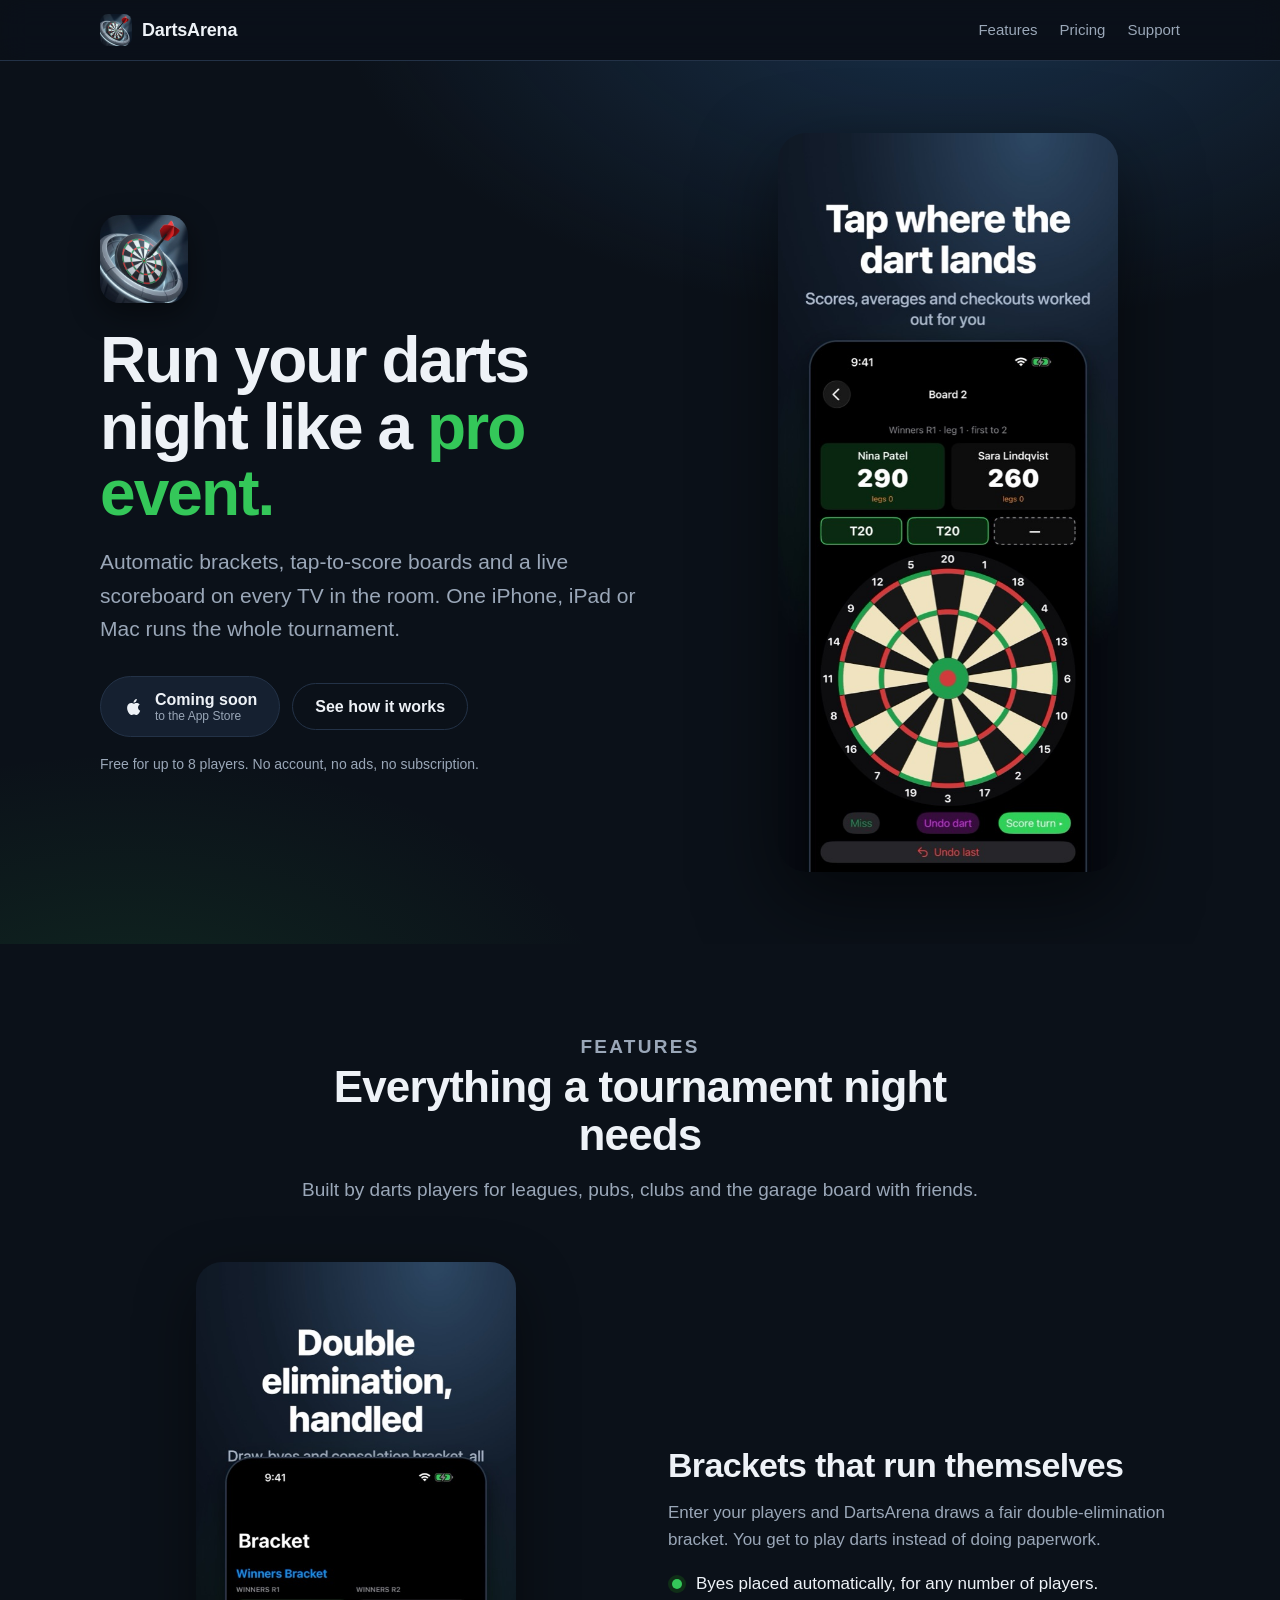
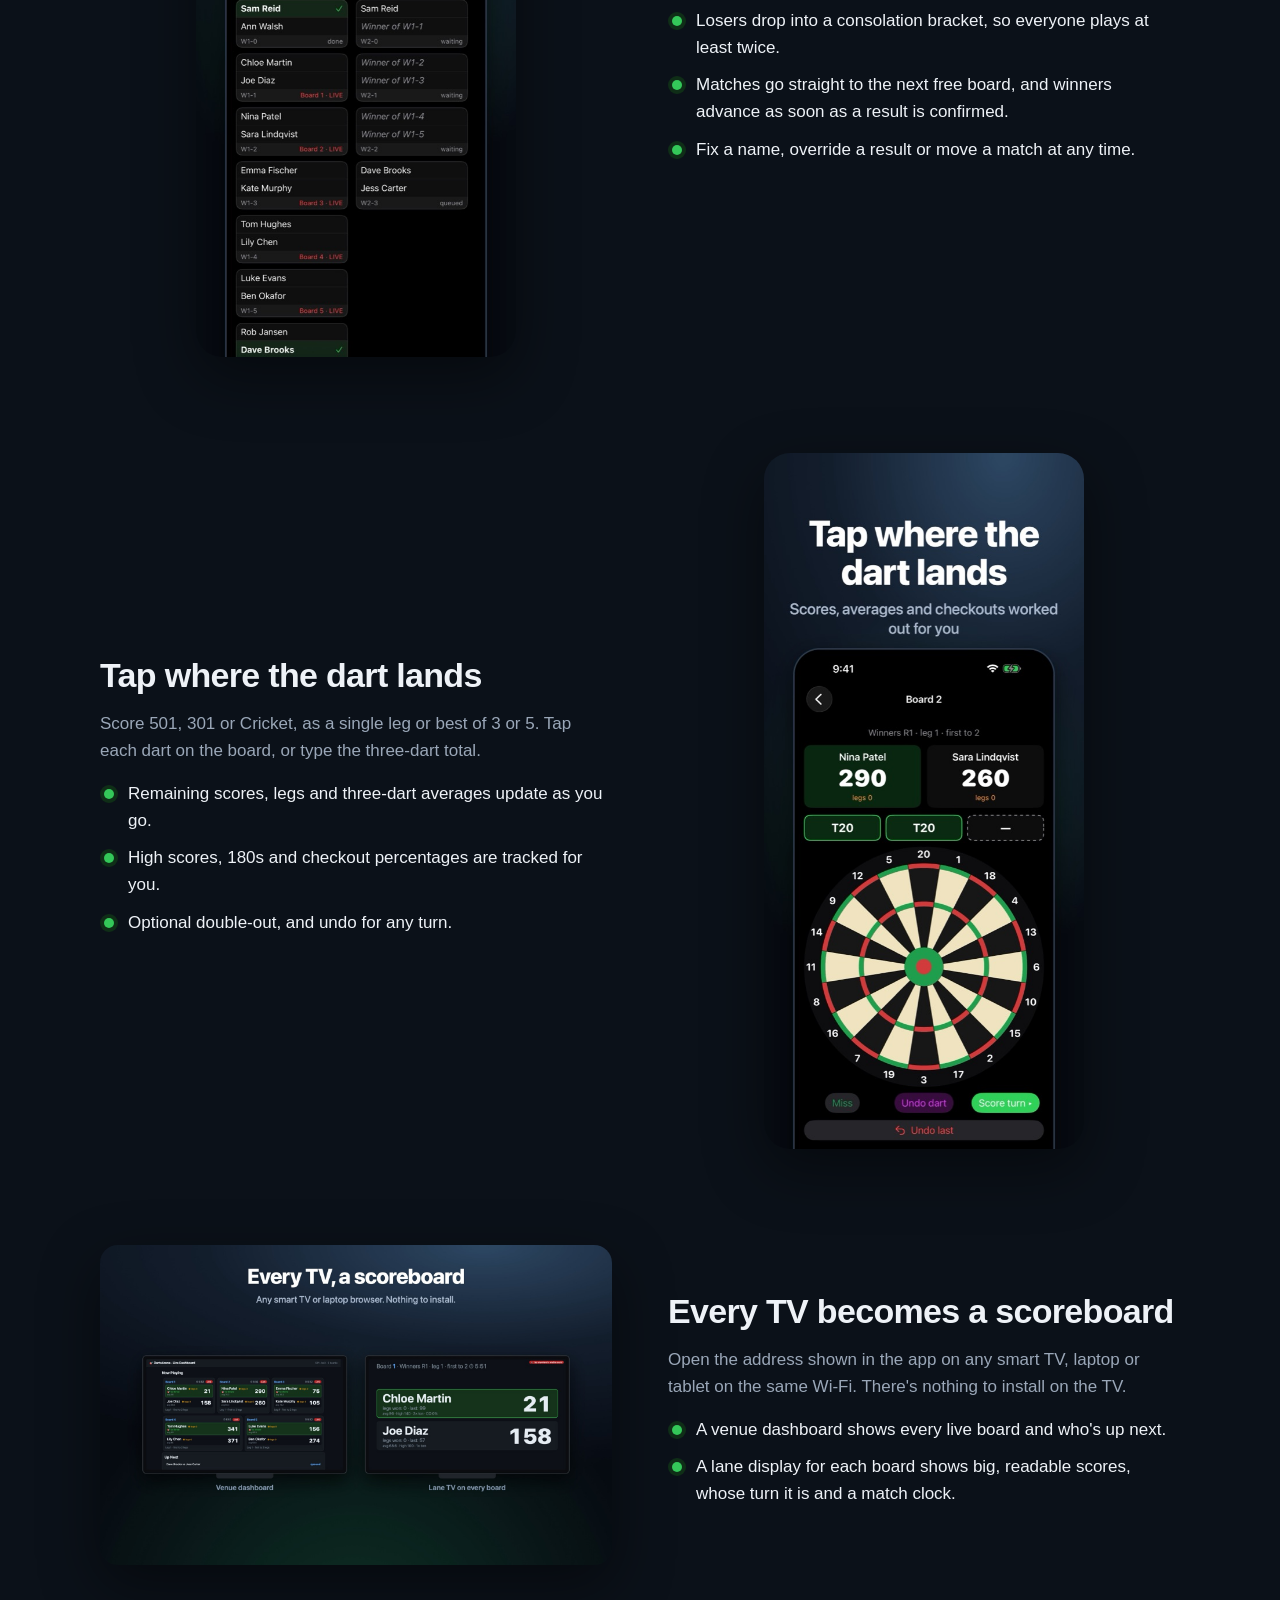
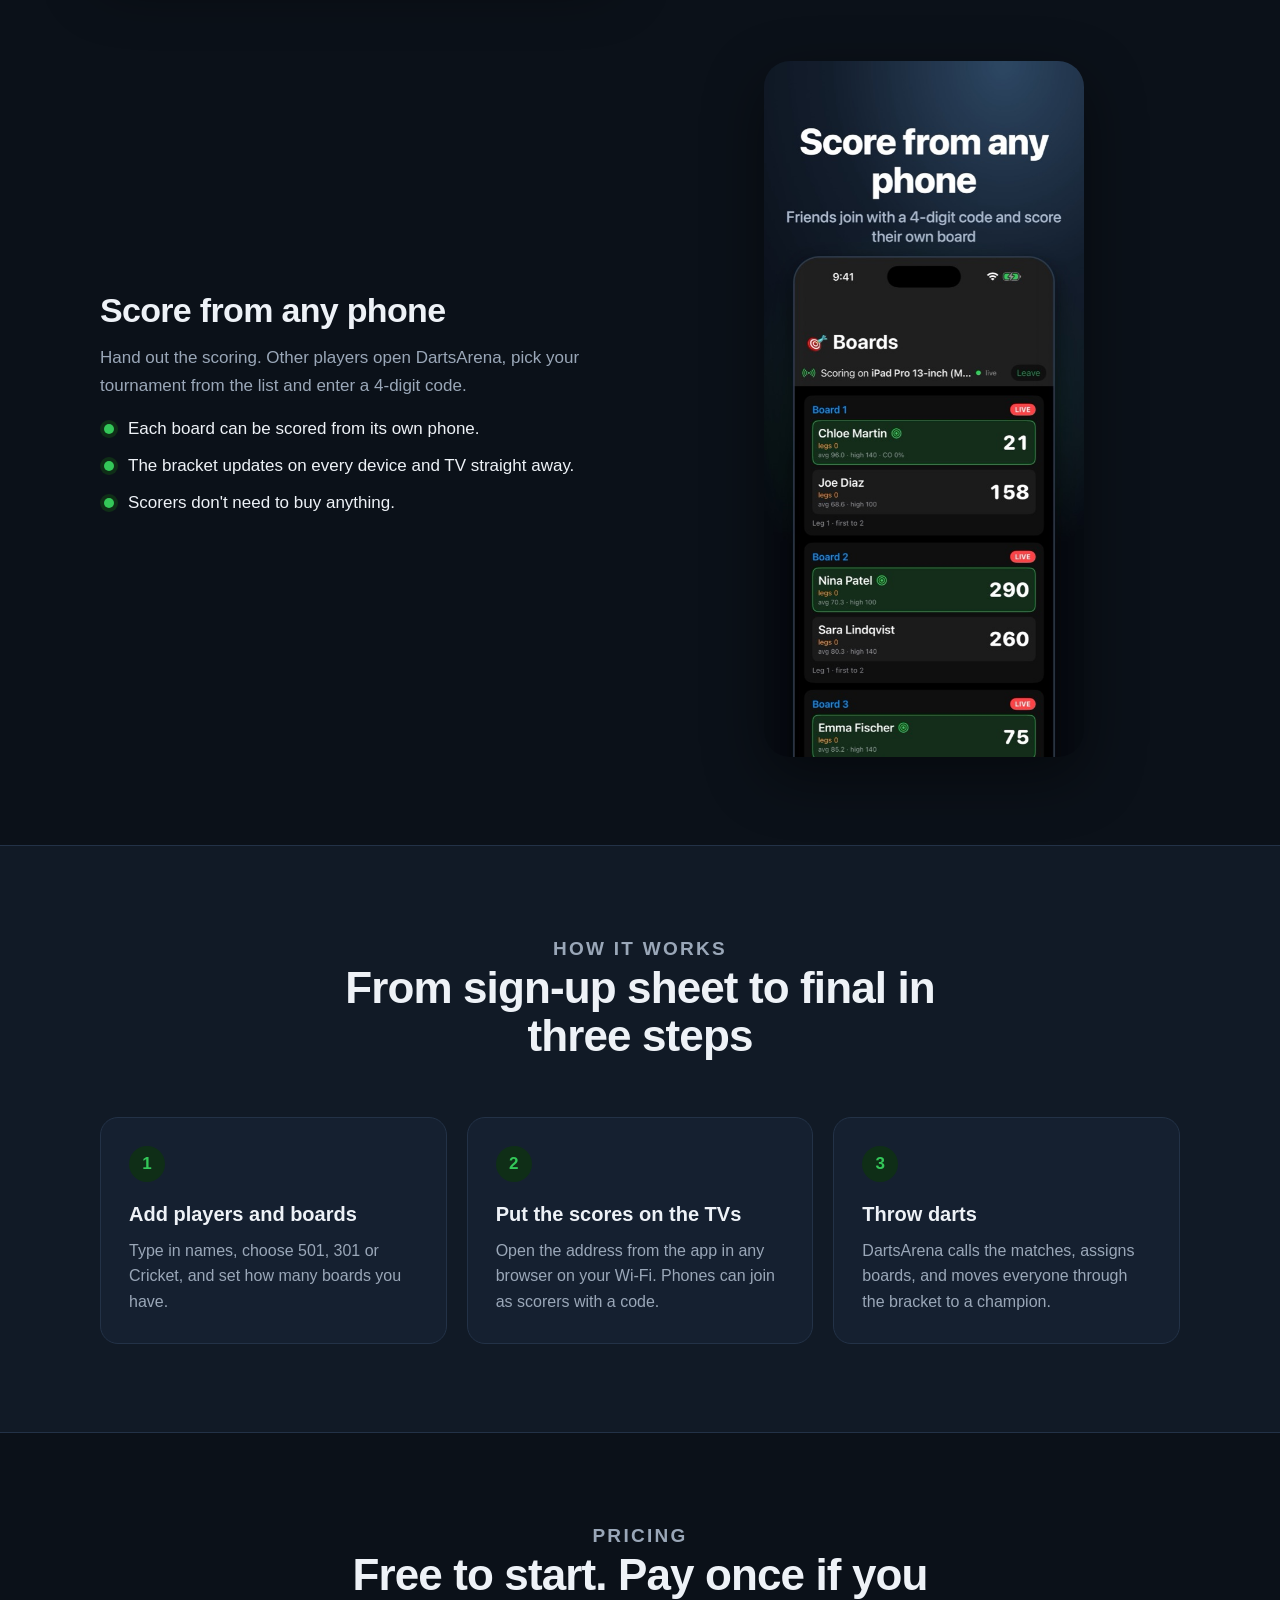
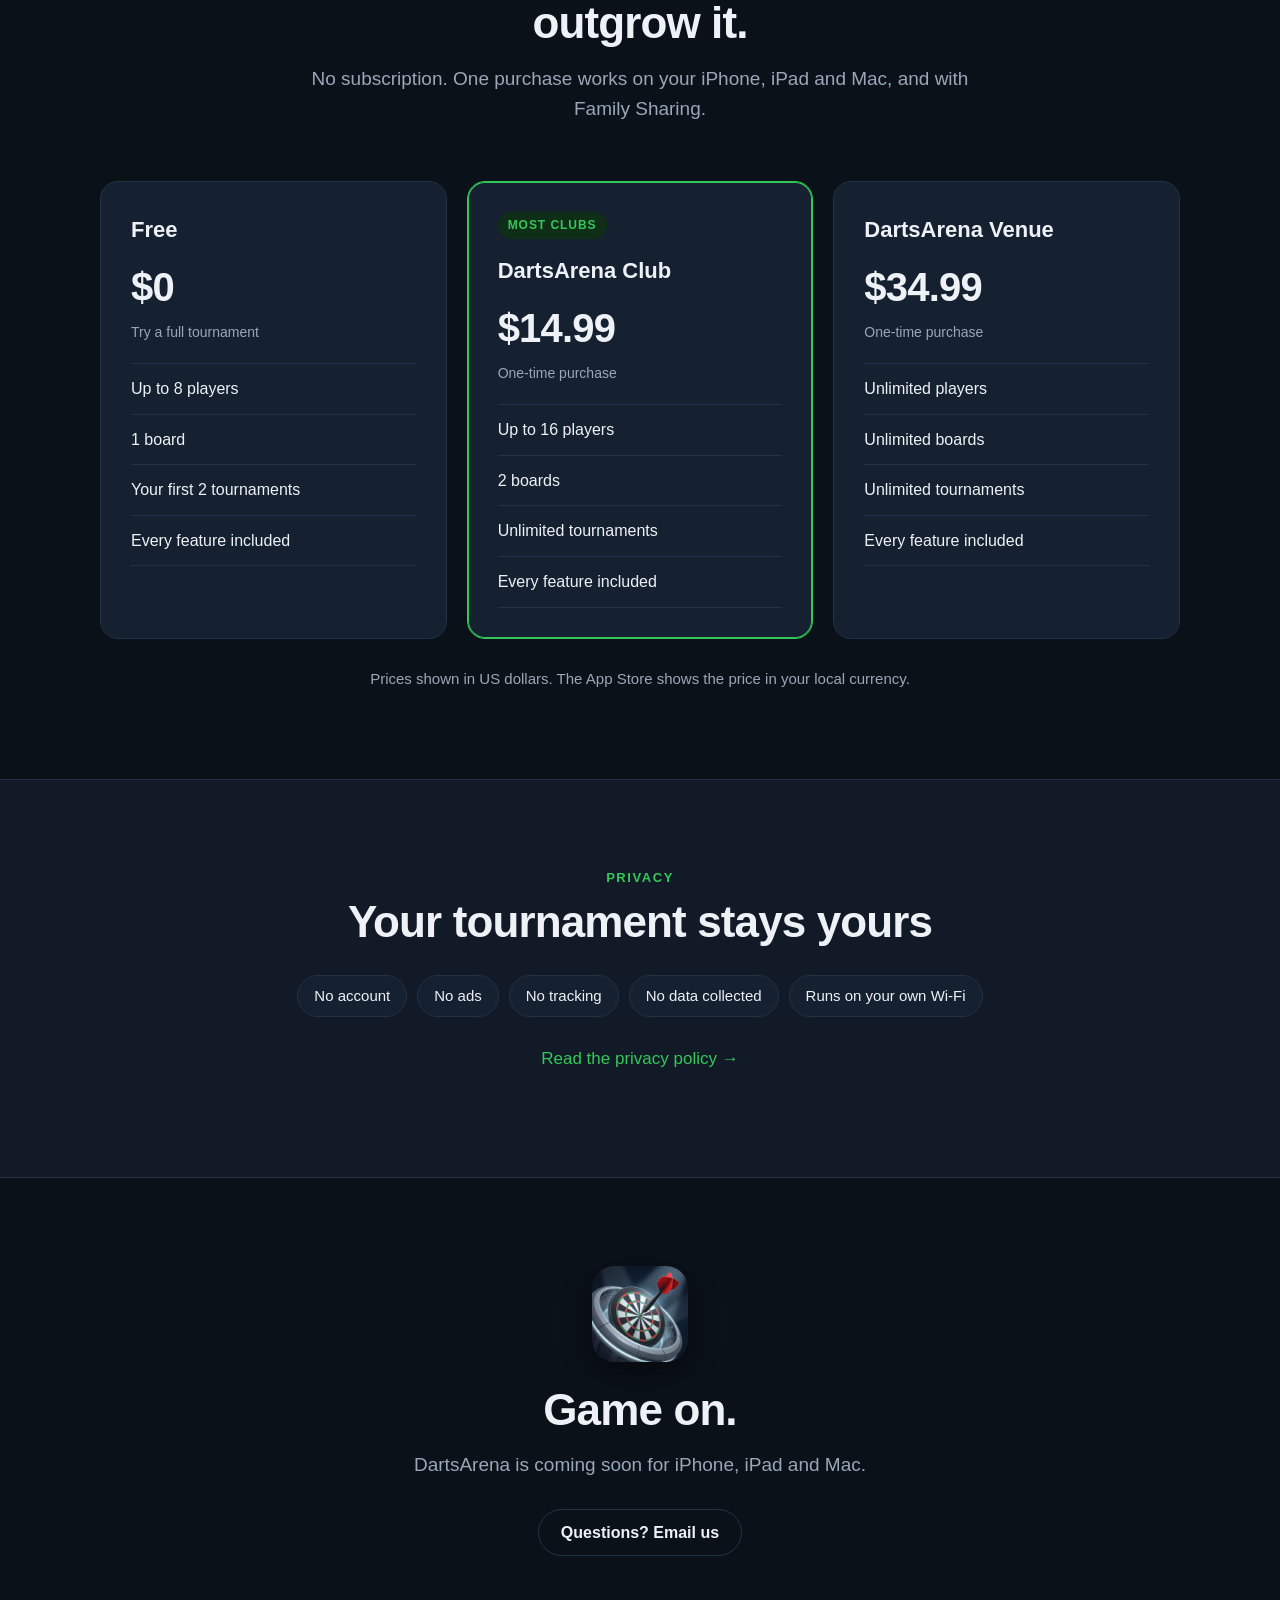
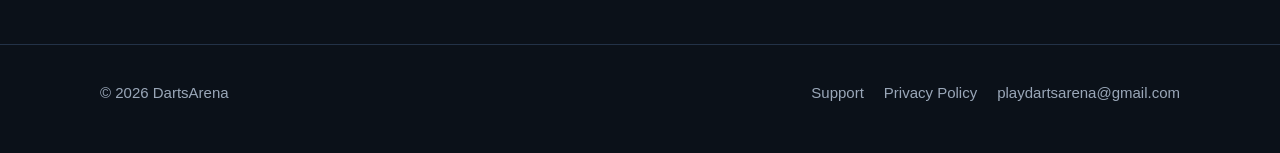
==== index.html @ 9f9f5bff "playdartsarena.com: home, support, privacy pages Co-Authored-By: Claude Opus 5.5 <noreply@anthropic." ====
<!DOCTYPE html>
<html lang="en">
<head>
<meta charset="utf-8">
<meta name="viewport" content="width=device-width, initial-scale=1">
<title>DartsArena: Darts Tournaments for iPhone, iPad & Mac</title>
<meta name="description" content="Run your darts night like a pro event: automatic double-elimination brackets, tap-to-score boards and live scoreboards on any TV. Free for up to 8 players.">
<link rel="canonical" href="https://playdartsarena.com/">
<meta property="og:type" content="website">
<meta property="og:title" content="DartsArena: Darts Tournaments">
<meta property="og:description" content="Brackets, scoring and live TV scoreboards for your darts night. iPhone, iPad and Mac.">
<meta property="og:url" content="https://playdartsarena.com/">
<meta property="og:image" content="https://playdartsarena.com/assets/og-image.jpg">
<meta name="twitter:card" content="summary_large_image">
<meta name="theme-color" content="#0b1119">
<link rel="icon" type="image/png" href="/assets/favicon.png">
<link rel="apple-touch-icon" href="/assets/apple-touch-icon.png">
<link rel="stylesheet" href="/assets/site.css">
</head>
<body>

<header class="site-header">
  <div class="wrap">
    <a class="brand" href="/"><img src="/assets/favicon.png" alt="">DartsArena</a>
    <nav class="site-nav">
      <a class="opt" href="#features">Features</a>
      <a class="opt" href="#pricing">Pricing</a>
      <a href="/support/">Support</a>
    </nav>
  </div>
</header>

<main>
  <section class="hero" style="padding:0">
    <div class="wrap">
      <div>
        <img class="hero-icon" src="/assets/icon-512.jpg" alt="DartsArena app icon" width="88" height="88">
        <h1>Run your darts night like a <span>pro event.</span></h1>
        <p class="lede">Automatic brackets, tap-to-score boards and a live scoreboard on every TV in the room. One iPhone, iPad or Mac runs the whole tournament.</p>
        <div class="ctas">
          <!-- LAUNCH: replace this span with
               <a class="btn btn-primary" href="https://apps.apple.com/app/idXXXXXXXXXX">…Download on the App Store</a> -->
          <span class="btn btn-soon" aria-label="Coming soon to the App Store">
            <svg viewBox="0 0 24 24" fill="currentColor" aria-hidden="true"><path d="M16.37 12.6c-.02-2.2 1.8-3.26 1.88-3.31-1.03-1.5-2.62-1.7-3.18-1.73-1.35-.14-2.65.8-3.33.8-.7 0-1.75-.78-2.88-.76-1.48.02-2.85.86-3.61 2.19-1.54 2.67-.39 6.62 1.1 8.79.74 1.06 1.61 2.25 2.75 2.2 1.11-.04 1.52-.71 2.86-.71 1.33 0 1.71.71 2.87.69 1.19-.02 1.94-1.07 2.66-2.14.85-1.23 1.19-2.43 1.21-2.49-.03-.01-2.31-.89-2.33-3.53zM14.18 6.13c.6-.74 1.01-1.75.9-2.77-.87.04-1.94.59-2.56 1.32-.55.64-1.05 1.69-.92 2.68.98.08 1.97-.49 2.58-1.23z"/></svg>
            <span>Coming soon<small>to the App Store</small></span>
          </span>
          <a class="btn btn-ghost" href="#features">See how it works</a>
        </div>
        <p class="note">Free for up to 8 players. No account, no ads, no subscription.</p>
      </div>
      <img class="hero-shot" src="/assets/shots/iphone-02-scorer.jpg" alt="DartsArena scoring screen with a tappable dartboard" width="552" height="1200">
    </div>
  </section>

  <section id="features">
    <div class="wrap">
      <div class="section-head">
        <p class="eyebrow">Features</p>
        <h2>Everything a tournament night needs</h2>
        <p>Built by darts players for leagues, pubs, clubs and the garage board with friends.</p>
      </div>

      <div class="feature">
        <div class="feature-media phone"><img src="/assets/shots/iphone-03-bracket.jpg" alt="Double-elimination bracket view" loading="lazy" width="552" height="1200"></div>
        <div>
          <h3>Brackets that run themselves</h3>
          <p>Enter your players and DartsArena draws a fair double-elimination bracket. You get to play darts instead of doing paperwork.</p>
          <ul>
            <li>Byes placed automatically, for any number of players.</li>
            <li>Losers drop into a consolation bracket, so everyone plays at least twice.</li>
            <li>Matches go straight to the next free board, and winners advance as soon as a result is confirmed.</li>
            <li>Fix a name, override a result or move a match at any time.</li>
          </ul>
        </div>
      </div>

      <div class="feature flip">
        <div class="feature-media phone"><img src="/assets/shots/iphone-02-scorer.jpg" alt="Tap-to-score dartboard" loading="lazy" width="552" height="1200"></div>
        <div>
          <h3>Tap where the dart lands</h3>
          <p>Score 501, 301 or Cricket, as a single leg or best of 3 or 5. Tap each dart on the board, or type the three-dart total.</p>
          <ul>
            <li>Remaining scores, legs and three-dart averages update as you go.</li>
            <li>High scores, 180s and checkout percentages are tracked for you.</li>
            <li>Optional double-out, and undo for any turn.</li>
          </ul>
        </div>
      </div>

      <div class="feature">
        <div class="feature-media"><img src="/assets/shots/mac-04-tv.jpg" alt="Venue dashboard and lane TV scoreboards" loading="lazy" width="1600" height="1000"></div>
        <div>
          <h3>Every TV becomes a scoreboard</h3>
          <p>Open the address shown in the app on any smart TV, laptop or tablet on the same Wi-Fi. There's nothing to install on the TV.</p>
          <ul>
            <li>A venue dashboard shows every live board and who's up next.</li>
            <li>A lane display for each board shows big, readable scores, whose turn it is and a match clock.</li>
          </ul>
        </div>
      </div>

      <div class="feature flip">
        <div class="feature-media phone"><img src="/assets/shots/iphone-05-remote.jpg" alt="Joining a tournament as a scorer from another phone" loading="lazy" width="552" height="1200"></div>
        <div>
          <h3>Score from any phone</h3>
          <p>Hand out the scoring. Other players open DartsArena, pick your tournament from the list and enter a 4-digit code.</p>
          <ul>
            <li>Each board can be scored from its own phone.</li>
            <li>The bracket updates on every device and TV straight away.</li>
            <li>Scorers don't need to buy anything.</li>
          </ul>
        </div>
      </div>
    </div>
  </section>

  <section class="alt">
    <div class="wrap">
      <div class="section-head">
        <p class="eyebrow">How it works</p>
        <h2>From sign-up sheet to final in three steps</h2>
      </div>
      <div class="steps">
        <div class="step"><h3>Add players and boards</h3><p>Type in names, choose 501, 301 or Cricket, and set how many boards you have.</p></div>
        <div class="step"><h3>Put the scores on the TVs</h3><p>Open the address from the app in any browser on your Wi-Fi. Phones can join as scorers with a code.</p></div>
        <div class="step"><h3>Throw darts</h3><p>DartsArena calls the matches, assigns boards, and moves everyone through the bracket to a champion.</p></div>
      </div>
    </div>
  </section>

  <section id="pricing">
    <div class="wrap">
      <div class="section-head">
        <p class="eyebrow">Pricing</p>
        <h2>Free to start. Pay once if you outgrow it.</h2>
        <p>No subscription. One purchase works on your iPhone, iPad and Mac, and with Family Sharing.</p>
      </div>
      <div class="plans">
        <div class="plan">
          <h3>Free</h3>
          <p class="price">$0</p>
          <p class="per">Try a full tournament</p>
          <ul>
            <li>Up to 8 players</li>
            <li>1 board</li>
            <li>Your first 2 tournaments</li>
            <li>Every feature included</li>
          </ul>
        </div>
        <div class="plan featured">
          <span class="tag">Most clubs</span>
          <h3>DartsArena Club</h3>
          <p class="price">$14.99</p>
          <p class="per">One-time purchase</p>
          <ul>
            <li>Up to 16 players</li>
            <li>2 boards</li>
            <li>Unlimited tournaments</li>
            <li>Every feature included</li>
          </ul>
        </div>
        <div class="plan">
          <h3>DartsArena Venue</h3>
          <p class="price">$34.99</p>
          <p class="per">One-time purchase</p>
          <ul>
            <li>Unlimited players</li>
            <li>Unlimited boards</li>
            <li>Unlimited tournaments</li>
            <li>Every feature included</li>
          </ul>
        </div>
      </div>
      <p class="plans-note">Prices shown in US dollars. The App Store shows the price in your local currency.</p>
    </div>
  </section>

  <section class="alt privacy-band">
    <div class="wrap">
      <p class="eyebrow">Privacy</p>
      <h2>Your tournament stays yours</h2>
      <div class="pills">
        <span class="pill">No account</span>
        <span class="pill">No ads</span>
        <span class="pill">No tracking</span>
        <span class="pill">No data collected</span>
        <span class="pill">Runs on your own Wi-Fi</span>
      </div>
      <p><a href="/privacy/">Read the privacy policy →</a></p>
    </div>
  </section>

  <section class="cta">
    <div class="wrap">
      <img src="/assets/icon-512.jpg" alt="" width="96" height="96">
      <h2>Game on.</h2>
      <p>DartsArena is coming soon for iPhone, iPad and Mac.</p>
      <a class="btn btn-ghost" href="mailto:playdartsarena@gmail.com">Questions? Email us</a>
    </div>
  </section>
</main>

<footer class="site-footer">
  <div class="wrap">
    <span>© 2026 DartsArena</span>
    <nav>
      <a href="/support/">Support</a>
      <a href="/privacy/">Privacy Policy</a>
      <a href="mailto:playdartsarena@gmail.com">playdartsarena@gmail.com</a>
    </nav>
  </div>
</footer>

</body>
</html>
---- assets/site.css ----
:root {
  color-scheme: dark;
  --bg: #0b1119;
  --bg-2: #111a26;
  --card: #152030;
  --rule: #233247;
  --fg: #eef2f7;
  --muted: #9aa7b8;
  --green: #34c759;
  --green-deep: #0f2e17;
  --red: #e5383b;
  --radius: 18px;
  --max: 1120px;
}

* { box-sizing: border-box; }
html { -webkit-text-size-adjust: 100%; scroll-behavior: smooth; }
body {
  margin: 0;
  background: var(--bg);
  color: var(--fg);
  font: 17px/1.6 -apple-system, BlinkMacSystemFont, "SF Pro Text", "Segoe UI", Roboto, Helvetica, Arial, sans-serif;
}
img { max-width: 100%; height: auto; display: block; }
a { color: var(--green); text-decoration: none; }
a:hover { text-decoration: underline; }

.wrap { max-width: var(--max); margin: 0 auto; padding: 0 20px; }

/* Header */
.site-header {
  position: sticky; top: 0; z-index: 10;
  background: rgba(11, 17, 25, 0.82);
  backdrop-filter: saturate(160%) blur(14px);
  -webkit-backdrop-filter: saturate(160%) blur(14px);
  border-bottom: 1px solid var(--rule);
}
.site-header .wrap { display: flex; align-items: center; justify-content: space-between; height: 60px; gap: 16px; }
.brand { display: flex; align-items: center; gap: 10px; color: var(--fg); font-weight: 700; font-size: 18px; letter-spacing: -0.01em; }
.brand:hover { text-decoration: none; }
.brand img { width: 32px; height: 32px; border-radius: 8px; }
.site-nav { display: flex; gap: 22px; font-size: 15px; }
.site-nav a { color: var(--muted); }
.site-nav a:hover, .site-nav a[aria-current="page"] { color: var(--fg); text-decoration: none; }
@media (max-width: 560px) { .site-nav .opt { display: none; } }

/* Buttons */
.btn {
  display: inline-flex; align-items: center; gap: 10px;
  padding: 13px 22px; border-radius: 999px;
  font-weight: 600; font-size: 16px; line-height: 1.2;
}
.btn:hover { text-decoration: none; }
.btn-primary { background: var(--green); color: #04130a; }
.btn-ghost { border: 1px solid var(--rule); color: var(--fg); }
.btn-soon { background: var(--card); color: var(--fg); border: 1px solid var(--rule); cursor: default; }
.btn-soon small { display: block; font-size: 12px; font-weight: 500; color: var(--muted); }
.btn svg { width: 22px; height: 22px; flex: none; }

/* Hero */
.hero {
  position: relative; overflow: hidden;
  background:
    radial-gradient(900px 500px at 75% -10%, rgba(52, 110, 170, 0.35), transparent 70%),
    radial-gradient(700px 400px at 10% 110%, rgba(52, 199, 89, 0.12), transparent 70%);
}
.hero .wrap { display: grid; grid-template-columns: 1.1fr 0.9fr; gap: 48px; align-items: center; padding-top: 72px; padding-bottom: 72px; }
.hero-icon { width: 88px; height: 88px; border-radius: 20px; box-shadow: 0 10px 30px rgba(0,0,0,.45); margin-bottom: 24px; }
.hero h1 { font-size: clamp(40px, 6vw, 64px); line-height: 1.04; letter-spacing: -0.03em; margin: 0 0 18px; }
.hero h1 span { color: var(--green); }
.hero .lede { font-size: clamp(18px, 2.2vw, 21px); color: var(--muted); margin: 0 0 30px; max-width: 34em; }
.hero .ctas { display: flex; flex-wrap: wrap; gap: 12px; align-items: center; }
.hero .note { color: var(--muted); font-size: 14px; margin-top: 16px; }
.hero-shot { justify-self: center; max-width: 340px; border-radius: 28px; box-shadow: 0 30px 80px rgba(0,0,0,.55); }
@media (max-width: 860px) {
  .hero .wrap { grid-template-columns: 1fr; padding-top: 48px; text-align: center; }
  .hero-icon { margin-left: auto; margin-right: auto; }
  .hero .lede { margin-left: auto; margin-right: auto; }
  .hero .ctas { justify-content: center; }
  .hero-shot { max-width: 280px; }
}

/* Sections */
section { padding: 88px 0; scroll-margin-top: 60px; }
section.alt { background: var(--bg-2); border-top: 1px solid var(--rule); border-bottom: 1px solid var(--rule); }
.eyebrow { color: var(--green); font-weight: 700; font-size: 13px; letter-spacing: .12em; text-transform: uppercase; margin: 0 0 10px; }
h2 { font-size: clamp(30px, 4vw, 44px); line-height: 1.1; letter-spacing: -0.02em; margin: 0 0 16px; }
.section-head { max-width: 680px; margin: 0 auto 56px; text-align: center; }
.section-head p { color: var(--muted); font-size: 19px; margin: 0; }

/* Feature rows */
.feature { display: grid; grid-template-columns: 1fr 1fr; gap: 56px; align-items: center; }
.feature + .feature { margin-top: 96px; }
.feature.flip .feature-media { order: 2; }
.feature h3 { font-size: clamp(26px, 3vw, 34px); line-height: 1.15; letter-spacing: -0.02em; margin: 0 0 14px; }
.feature p { color: var(--muted); margin: 0 0 16px; }
.feature ul { margin: 0; padding: 0; list-style: none; }
.feature li { position: relative; padding-left: 28px; margin: 10px 0; }
.feature li::before {
  content: ""; position: absolute; left: 4px; top: 9px;
  width: 10px; height: 10px; border-radius: 50%;
  background: var(--green); box-shadow: 0 0 0 4px var(--green-deep);
}
.feature-media img { border-radius: var(--radius); box-shadow: 0 20px 60px rgba(0,0,0,.45); }
.feature-media.phone img { max-width: 320px; margin: 0 auto; border-radius: 26px; }
@media (max-width: 860px) {
  .feature { grid-template-columns: 1fr; gap: 32px; }
  .feature.flip .feature-media { order: 0; }
  .feature + .feature { margin-top: 72px; }
  .feature-media.phone img { max-width: 260px; }
}

/* Steps */
.steps { display: grid; grid-template-columns: repeat(3, 1fr); gap: 20px; counter-reset: step; }
.step { background: var(--card); border: 1px solid var(--rule); border-radius: var(--radius); padding: 28px; }
.step::before {
  counter-increment: step; content: counter(step);
  display: grid; place-items: center; width: 36px; height: 36px; border-radius: 50%;
  background: var(--green-deep); color: var(--green); font-weight: 800; margin-bottom: 16px;
}
.step h3 { margin: 0 0 8px; font-size: 20px; }
.step p { margin: 0; color: var(--muted); font-size: 16px; }
@media (max-width: 860px) { .steps { grid-template-columns: 1fr; } }

/* Pricing */
.plans { display: grid; grid-template-columns: repeat(3, 1fr); gap: 20px; align-items: stretch; }
.plan { background: var(--card); border: 1px solid var(--rule); border-radius: var(--radius); padding: 30px; display: flex; flex-direction: column; }
.plan.featured { border-color: var(--green); box-shadow: 0 0 0 1px var(--green) inset; }
.plan .tag { align-self: flex-start; font-size: 12px; font-weight: 700; letter-spacing: .08em; text-transform: uppercase; color: var(--green); background: var(--green-deep); padding: 4px 10px; border-radius: 999px; margin-bottom: 14px; }
.plan h3 { margin: 0; font-size: 22px; }
.plan .price { font-size: 40px; font-weight: 800; letter-spacing: -0.02em; margin: 8px 0 2px; }
.plan .per { color: var(--muted); font-size: 14px; margin: 0 0 20px; }
.plan ul { list-style: none; margin: 0; padding: 0; border-top: 1px solid var(--rule); }
.plan li { padding: 12px 0; border-bottom: 1px solid var(--rule); font-size: 16px; }
.plans-note { text-align: center; color: var(--muted); font-size: 15px; margin: 28px auto 0; max-width: 640px; }
@media (max-width: 860px) { .plans { grid-template-columns: 1fr; max-width: 420px; margin: 0 auto; } }

/* Privacy band */
.privacy-band { text-align: center; }
.privacy-band .pills { display: flex; flex-wrap: wrap; gap: 10px; justify-content: center; margin: 28px 0; }
.privacy-band .pill { border: 1px solid var(--rule); background: var(--card); border-radius: 999px; padding: 8px 16px; font-size: 15px; }

/* CTA */
.cta { text-align: center; }
.cta img { width: 96px; height: 96px; border-radius: 22px; margin: 0 auto 24px; box-shadow: 0 10px 30px rgba(0,0,0,.45); }
.cta p { color: var(--muted); font-size: 19px; margin: 0 0 28px; }

/* Docs (support / privacy) */
.doc { max-width: 720px; margin: 0 auto; padding: 64px 20px 96px; }
.doc h1 { font-size: clamp(34px, 5vw, 46px); line-height: 1.1; letter-spacing: -0.02em; margin: 0 0 10px; }
.doc .updated, .doc .intro { color: var(--muted); margin: 0 0 36px; font-size: 18px; }
.doc h2 { font-size: 22px; letter-spacing: -0.01em; margin: 40px 0 10px; }
.doc li { margin: 8px 0; }
.doc .contact-card { background: var(--card); border: 1px solid var(--rule); border-radius: var(--radius); padding: 24px; margin: 0 0 40px; }
.doc .contact-card p { margin: 0 0 14px; }
.doc details { border-bottom: 1px solid var(--rule); padding: 16px 0; }
.doc details:first-of-type { border-top: 1px solid var(--rule); }
.doc summary { cursor: pointer; font-weight: 600; font-size: 18px; list-style: none; display: flex; justify-content: space-between; gap: 16px; }
.doc summary::-webkit-details-marker { display: none; }
.doc summary::after { content: "+"; color: var(--muted); font-weight: 400; font-size: 22px; line-height: 1; }
.doc details[open] summary::after { content: "–"; }
.doc details p, .doc details ul { color: var(--muted); margin: 12px 0 0; }

/* Footer */
.site-footer { border-top: 1px solid var(--rule); padding: 36px 0 48px; color: var(--muted); font-size: 15px; }
.site-footer .wrap { display: flex; flex-wrap: wrap; justify-content: space-between; gap: 16px; }
.site-footer nav { display: flex; flex-wrap: wrap; gap: 20px; }
.site-footer a { color: var(--muted); }
.site-footer a:hover { color: var(--fg); }
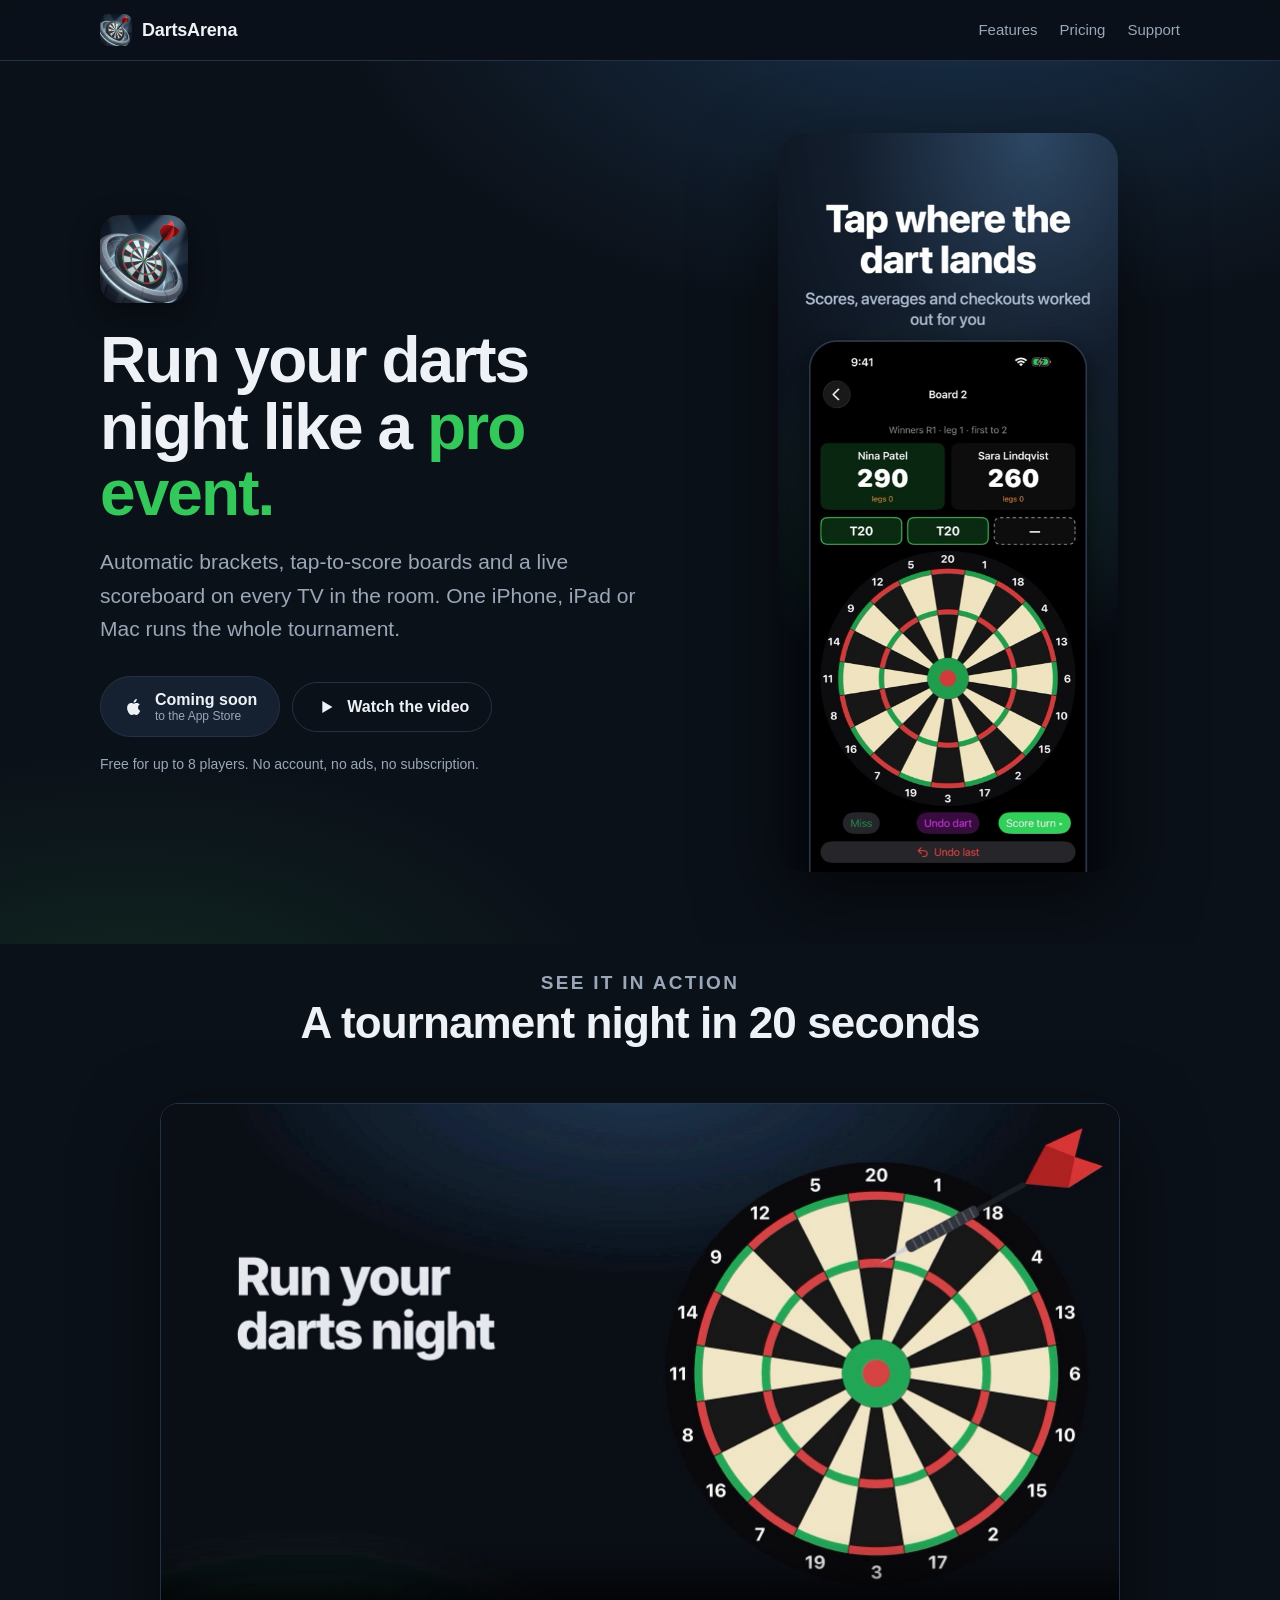
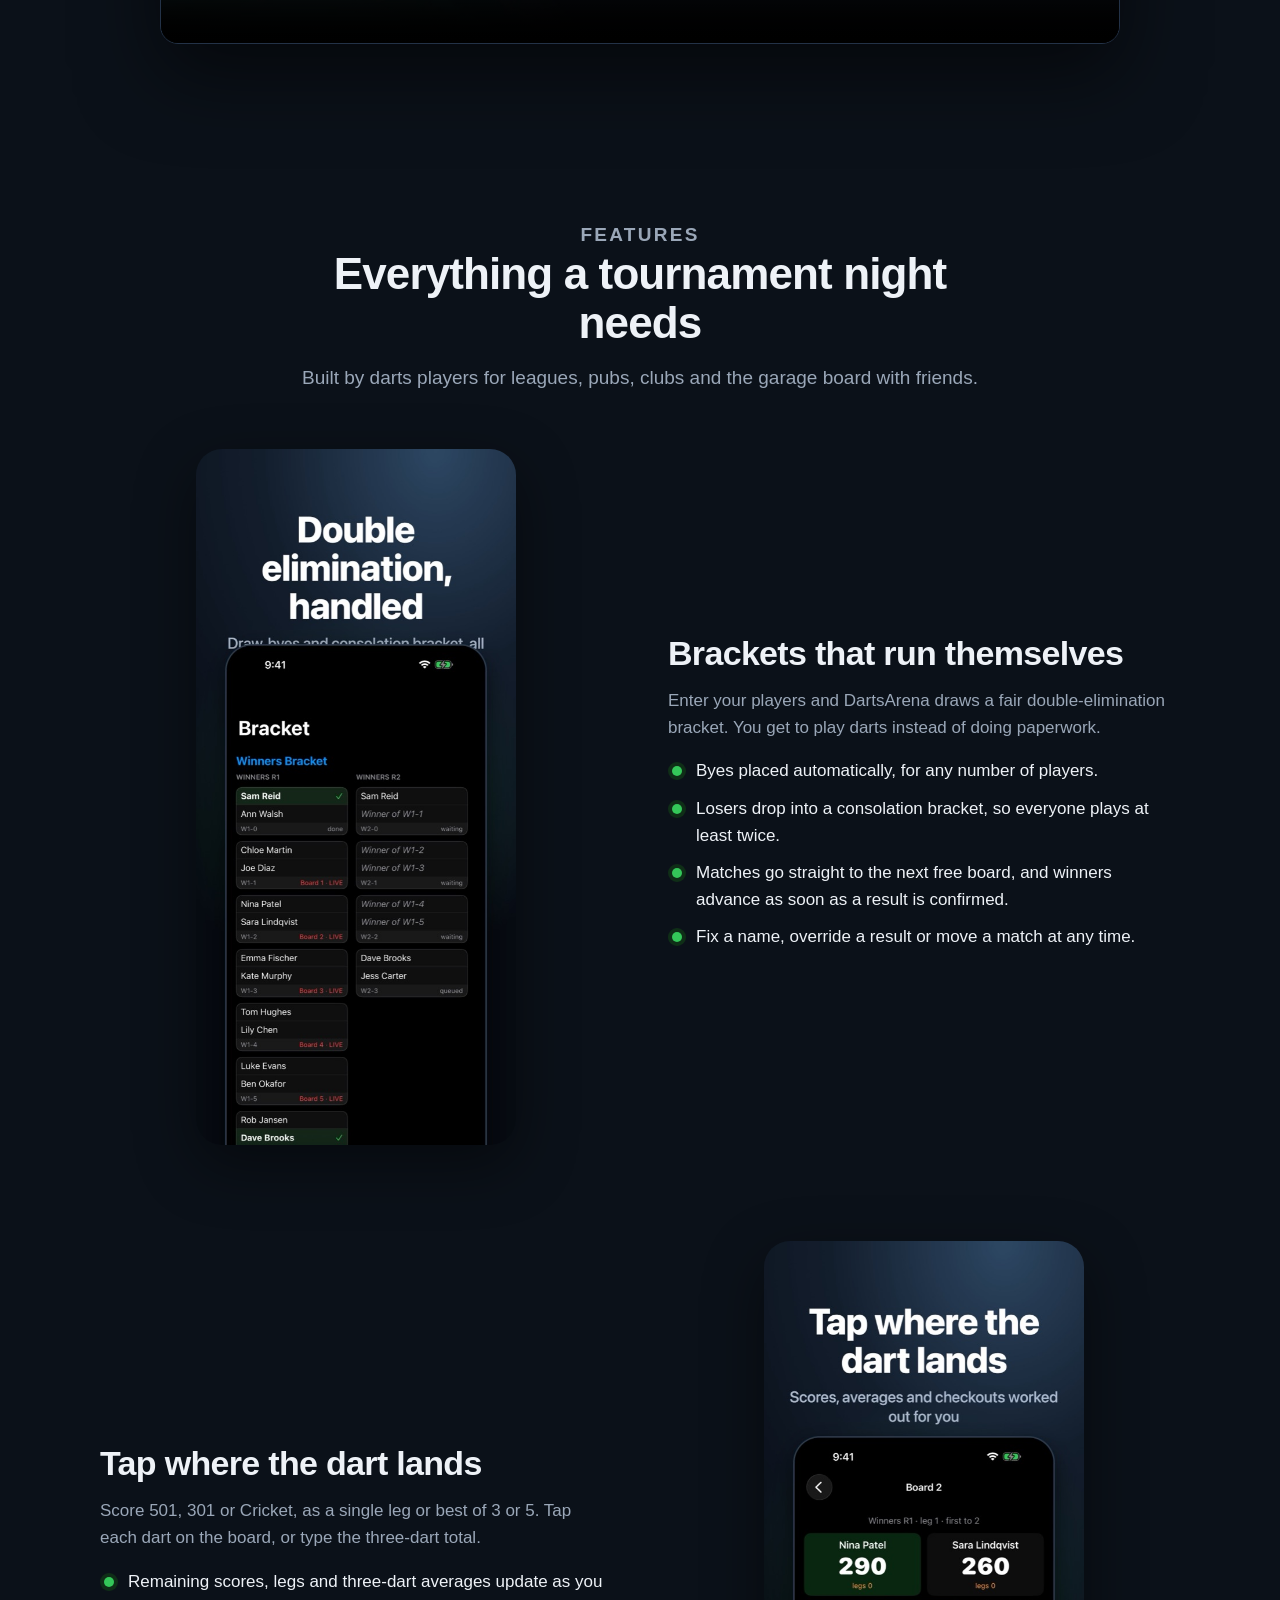
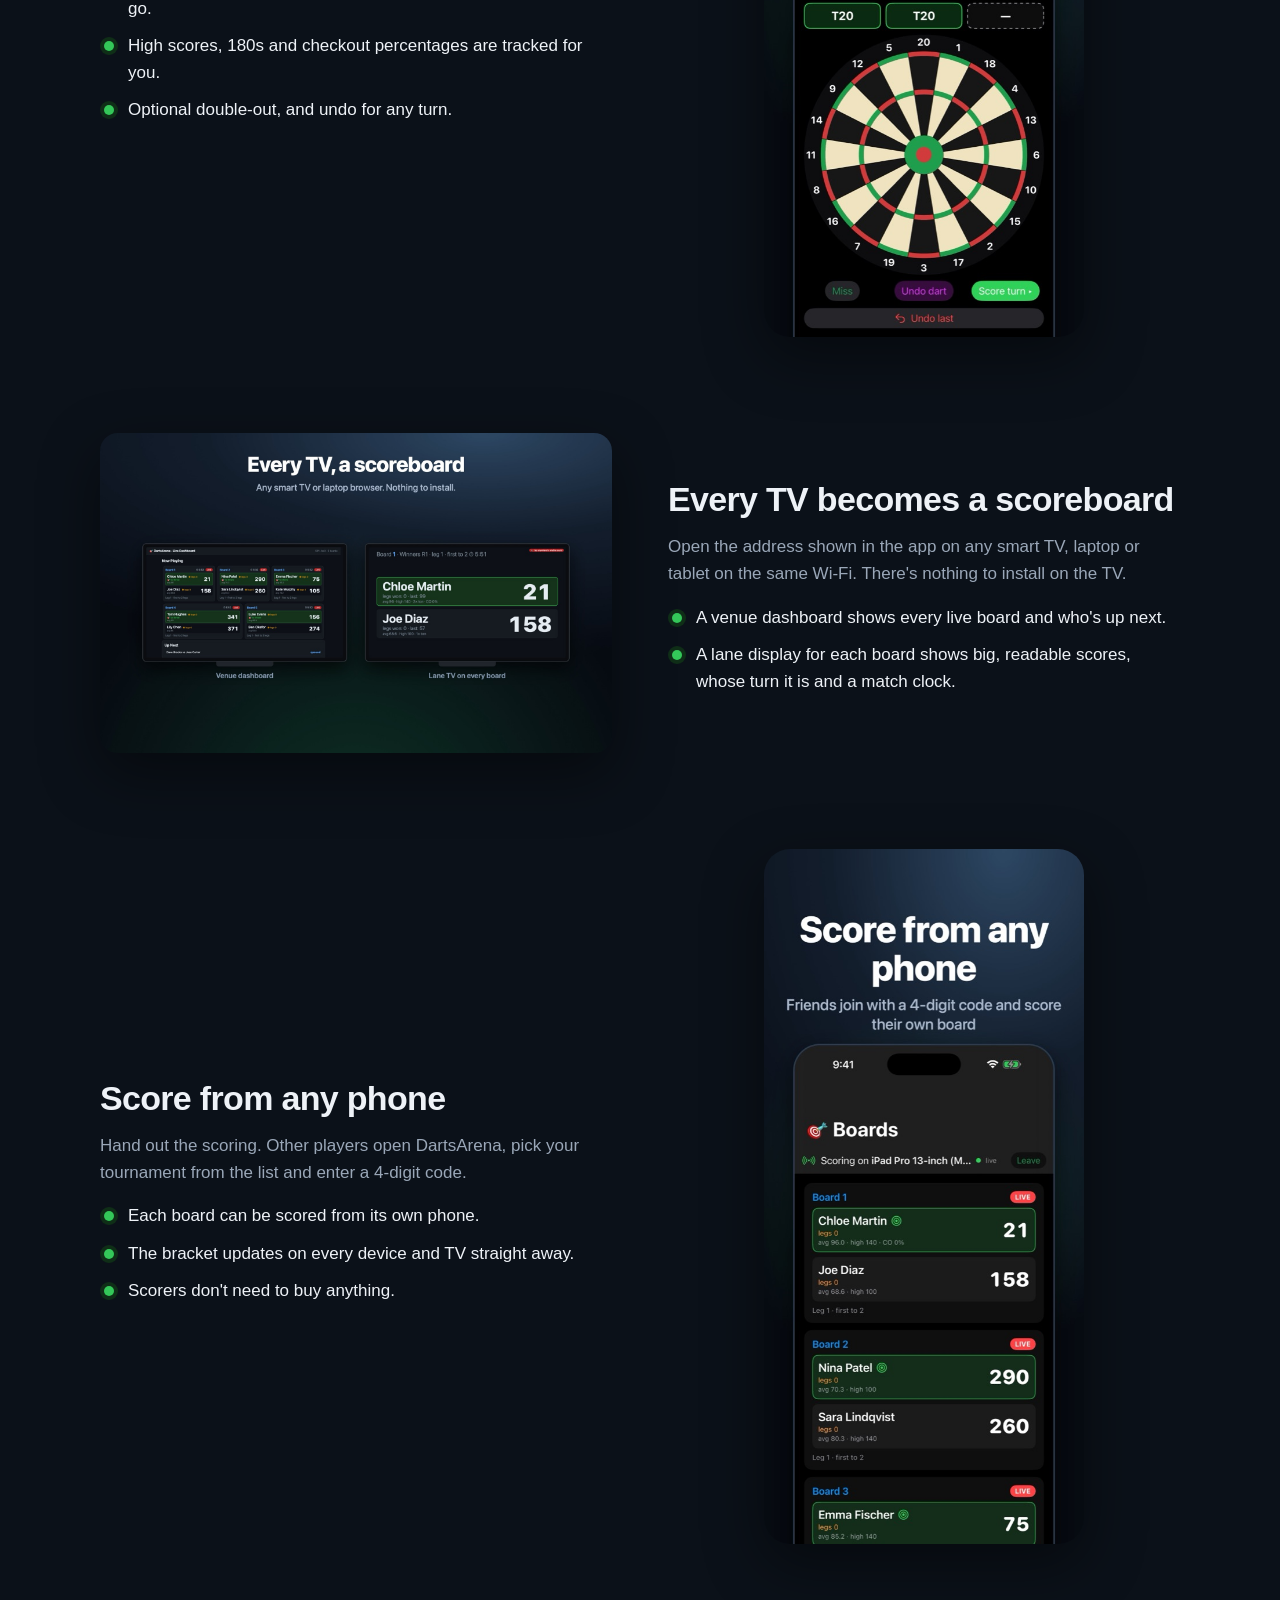
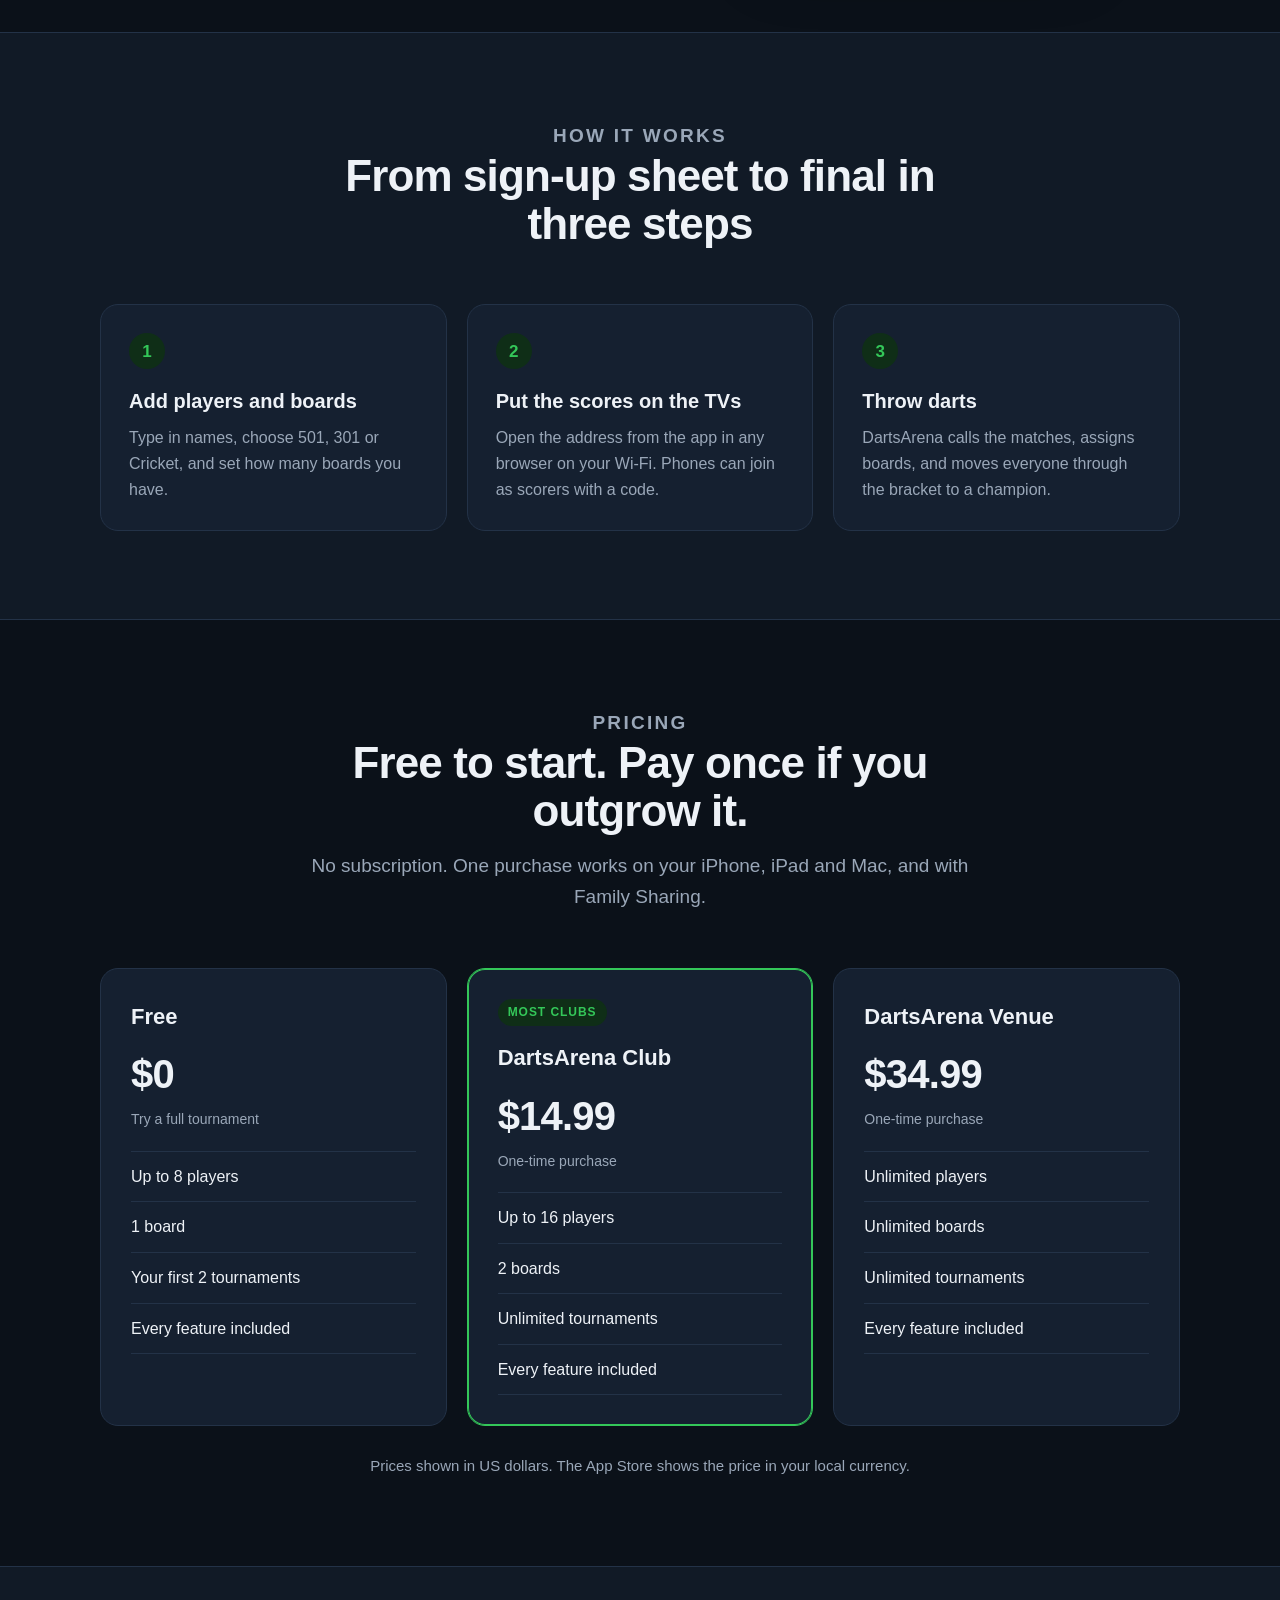
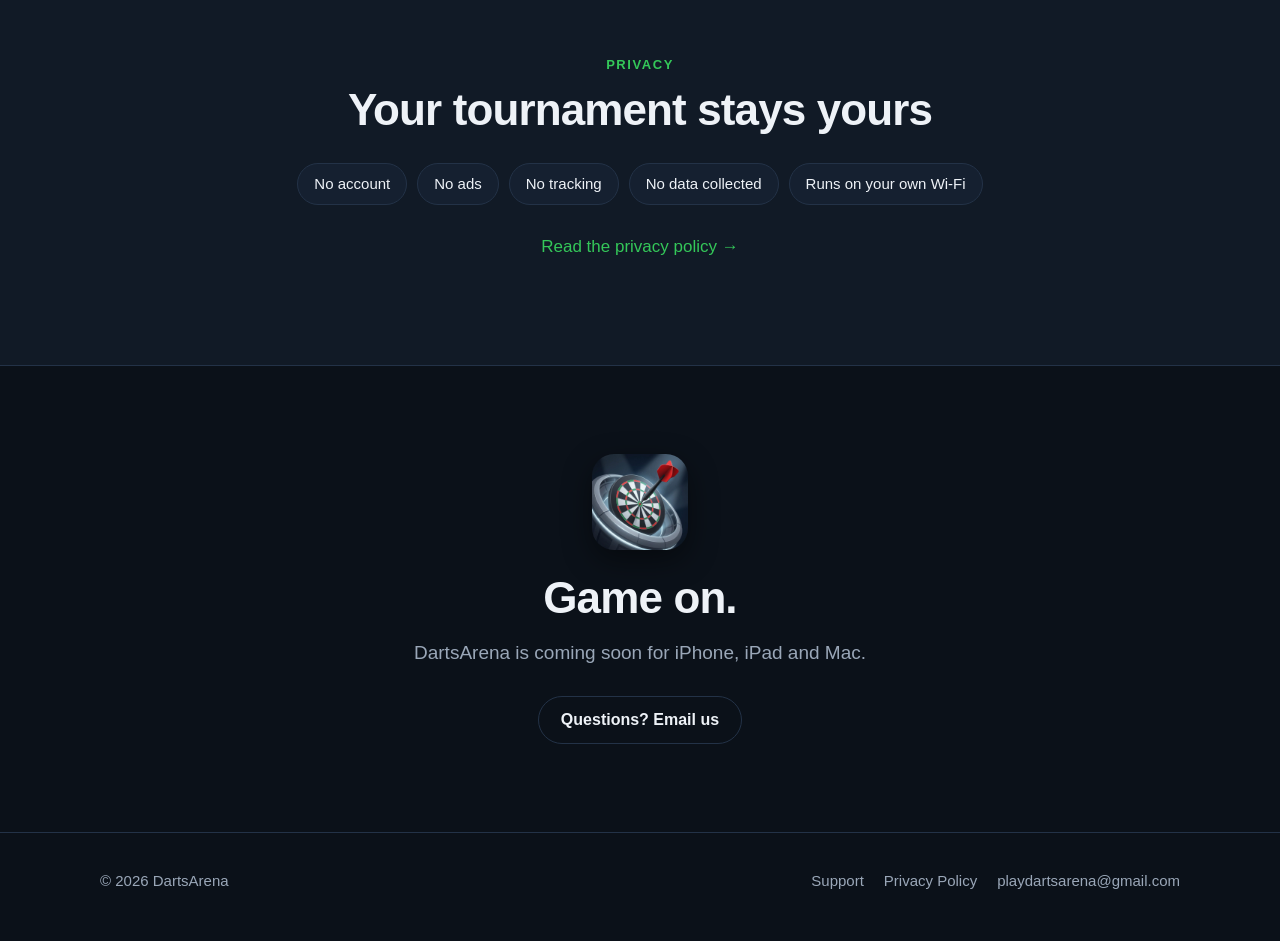
==== commit 55789bd6: "Add promo video section Co-Authored-By: Claude Opus 5.5 <noreply@anthropic.com>" ====
--- a/index.html
+++ b/index.html
@@ -44,11 +44,27 @@
             <svg viewBox="0 0 24 24" fill="currentColor" aria-hidden="true"><path d="M16.37 12.6c-.02-2.2 1.8-3.26 1.88-3.31-1.03-1.5-2.62-1.7-3.18-1.73-1.35-.14-2.65.8-3.33.8-.7 0-1.75-.78-2.88-.76-1.48.02-2.85.86-3.61 2.19-1.54 2.67-.39 6.62 1.1 8.79.74 1.06 1.61 2.25 2.75 2.2 1.11-.04 1.52-.71 2.86-.71 1.33 0 1.71.71 2.87.69 1.19-.02 1.94-1.07 2.66-2.14.85-1.23 1.19-2.43 1.21-2.49-.03-.01-2.31-.89-2.33-3.53zM14.18 6.13c.6-.74 1.01-1.75.9-2.77-.87.04-1.94.59-2.56 1.32-.55.64-1.05 1.69-.92 2.68.98.08 1.97-.49 2.58-1.23z"/></svg>
             <span>Coming soon<small>to the App Store</small></span>
           </span>
-          <a class="btn btn-ghost" href="#features">See how it works</a>
+          <a class="btn btn-ghost" href="#video"><svg viewBox="0 0 24 24" fill="currentColor" aria-hidden="true"><path d="M8 5.5v13l11-6.5z"/></svg>Watch the video</a>
         </div>
         <p class="note">Free for up to 8 players. No account, no ads, no subscription.</p>
       </div>
       <img class="hero-shot" src="/assets/shots/iphone-02-scorer.jpg" alt="DartsArena scoring screen with a tappable dartboard" width="552" height="1200">
+    </div>
+  </section>
+
+  <section id="video" class="video-section">
+    <div class="wrap">
+      <div class="section-head">
+        <p class="eyebrow">See it in action</p>
+        <h2>A tournament night in 20 seconds</h2>
+      </div>
+      <div class="video-frame">
+        <video id="promo" controls muted loop playsinline preload="none"
+               poster="/assets/video/dartsarena-promo-poster.jpg" width="1920" height="1080"
+               aria-label="DartsArena promo video: scoring, brackets and live TV scoreboards">
+          <source src="/assets/video/dartsarena-promo.mp4" type="video/mp4">
+        </video>
+      </div>
     </div>
   </section>
 
@@ -211,5 +227,23 @@
   </div>
 </footer>
 
+<script>
+  // Autoplay the promo (muted) while it's on screen; leave it to the viewer if they prefer reduced motion.
+  (function () {
+    var v = document.getElementById('promo');
+    if (!v || !('IntersectionObserver' in window)) return;
+    if (window.matchMedia('(prefers-reduced-motion: reduce)').matches) return;
+    var userPaused = false;
+    v.addEventListener('pause', function () { if (v.dataset.auto !== '1') userPaused = true; v.dataset.auto = ''; });
+    v.addEventListener('play', function () { userPaused = false; });
+    new IntersectionObserver(function (entries) {
+      entries.forEach(function (e) {
+        if (e.isIntersecting && !userPaused) { v.play().catch(function () {}); }
+        else if (!e.isIntersecting && !v.paused) { v.dataset.auto = '1'; v.pause(); }
+      });
+    }, { threshold: 0.5 }).observe(v);
+  })();
+</script>
+
 </body>
 </html>
--- a/assets/site.css
+++ b/assets/site.css
@@ -167,3 +167,13 @@
 .site-footer nav { display: flex; flex-wrap: wrap; gap: 20px; }
 .site-footer a { color: var(--muted); }
 .site-footer a:hover { color: var(--fg); }
+
+/* Promo video */
+.video-section { padding-top: 24px; }
+.video-frame {
+  max-width: 960px; margin: 0 auto;
+  border-radius: var(--radius); overflow: hidden;
+  border: 1px solid var(--rule); background: #000;
+  box-shadow: 0 30px 80px rgba(0,0,0,.55);
+}
+.video-frame video { display: block; width: 100%; height: auto; aspect-ratio: 16 / 9; }
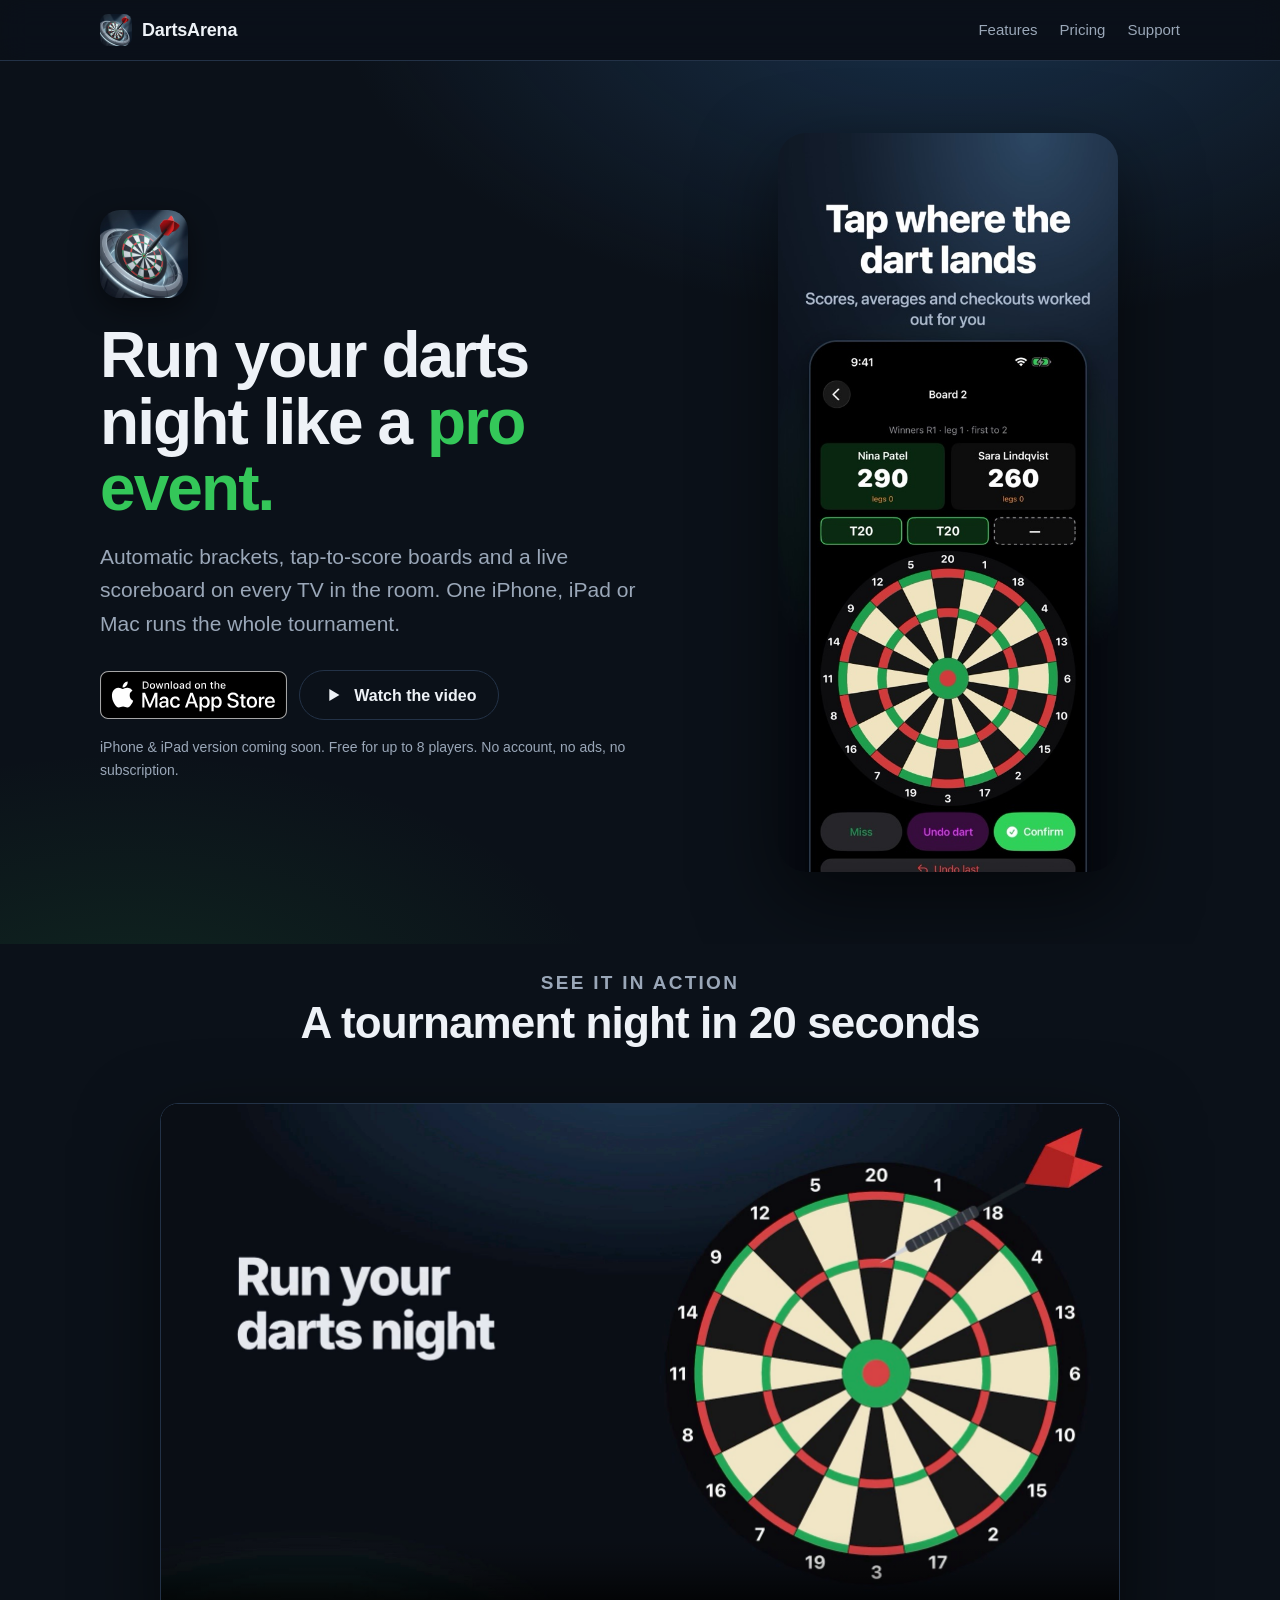
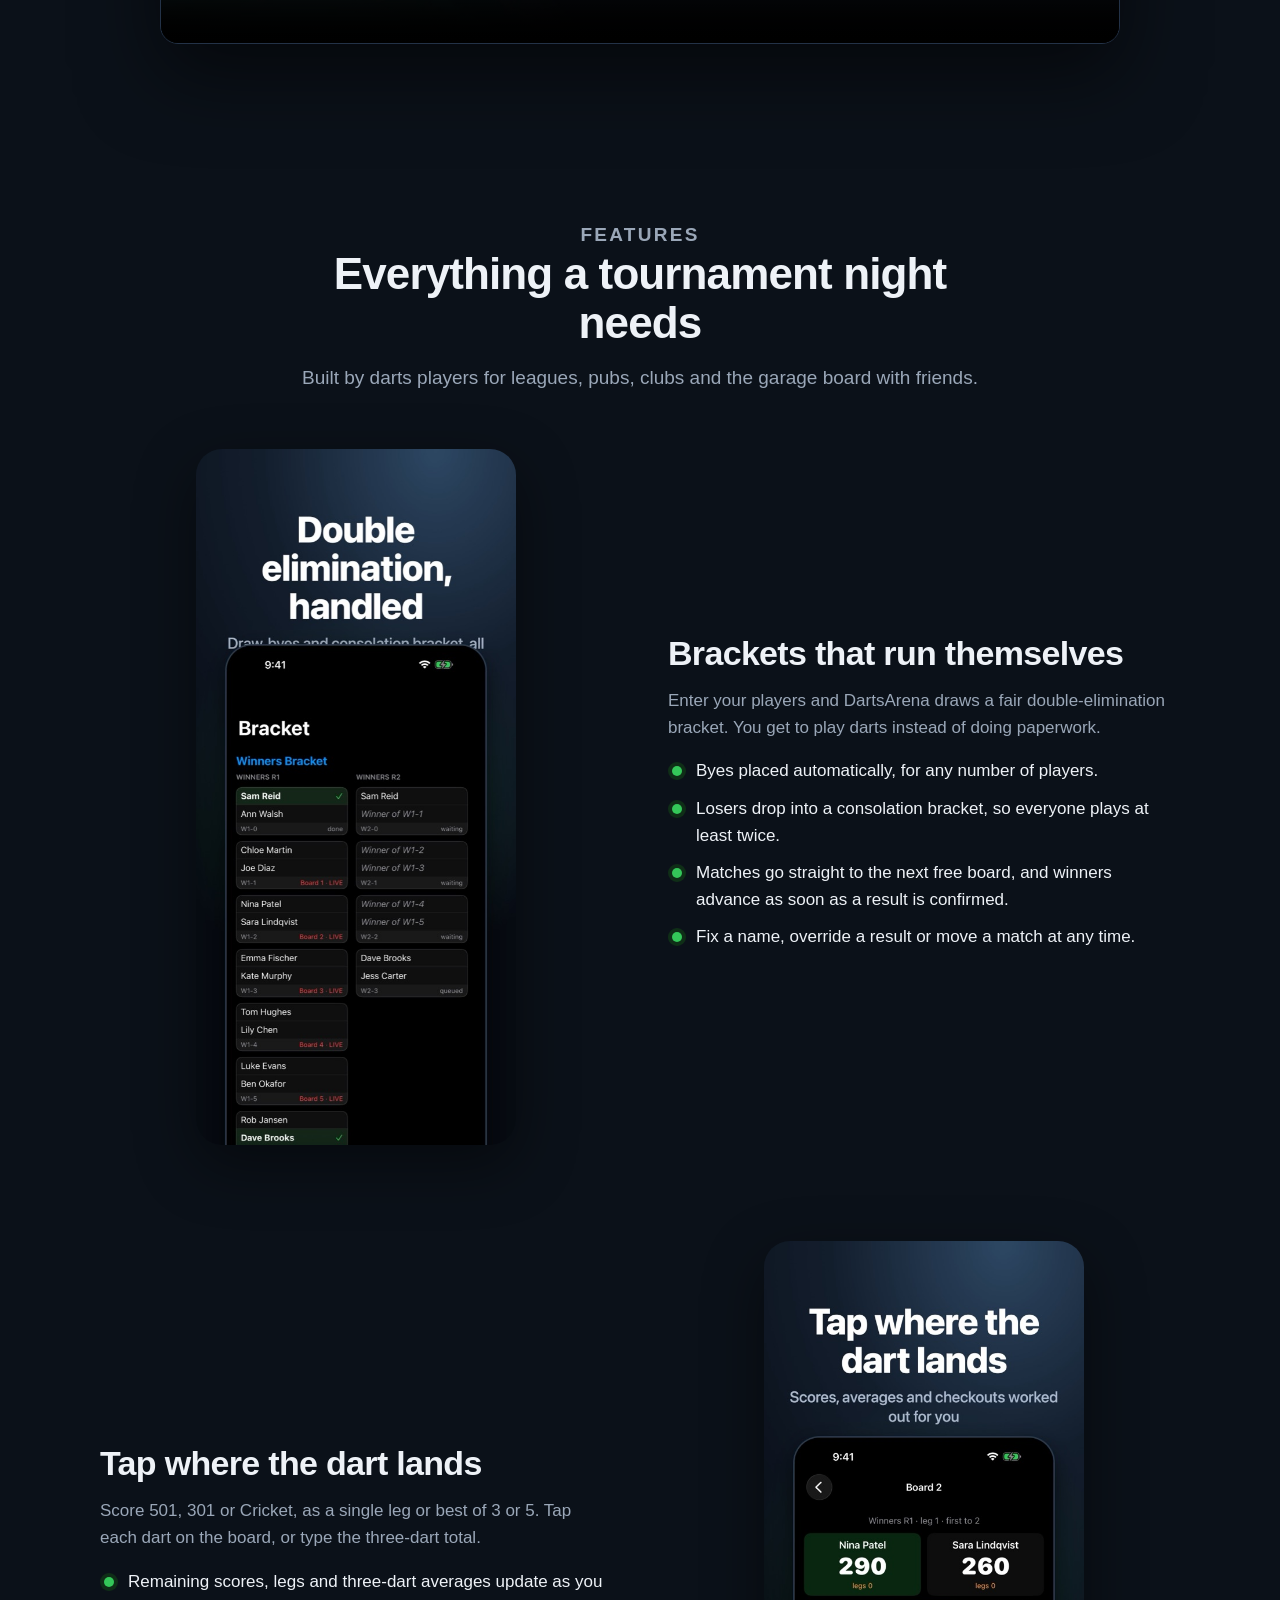
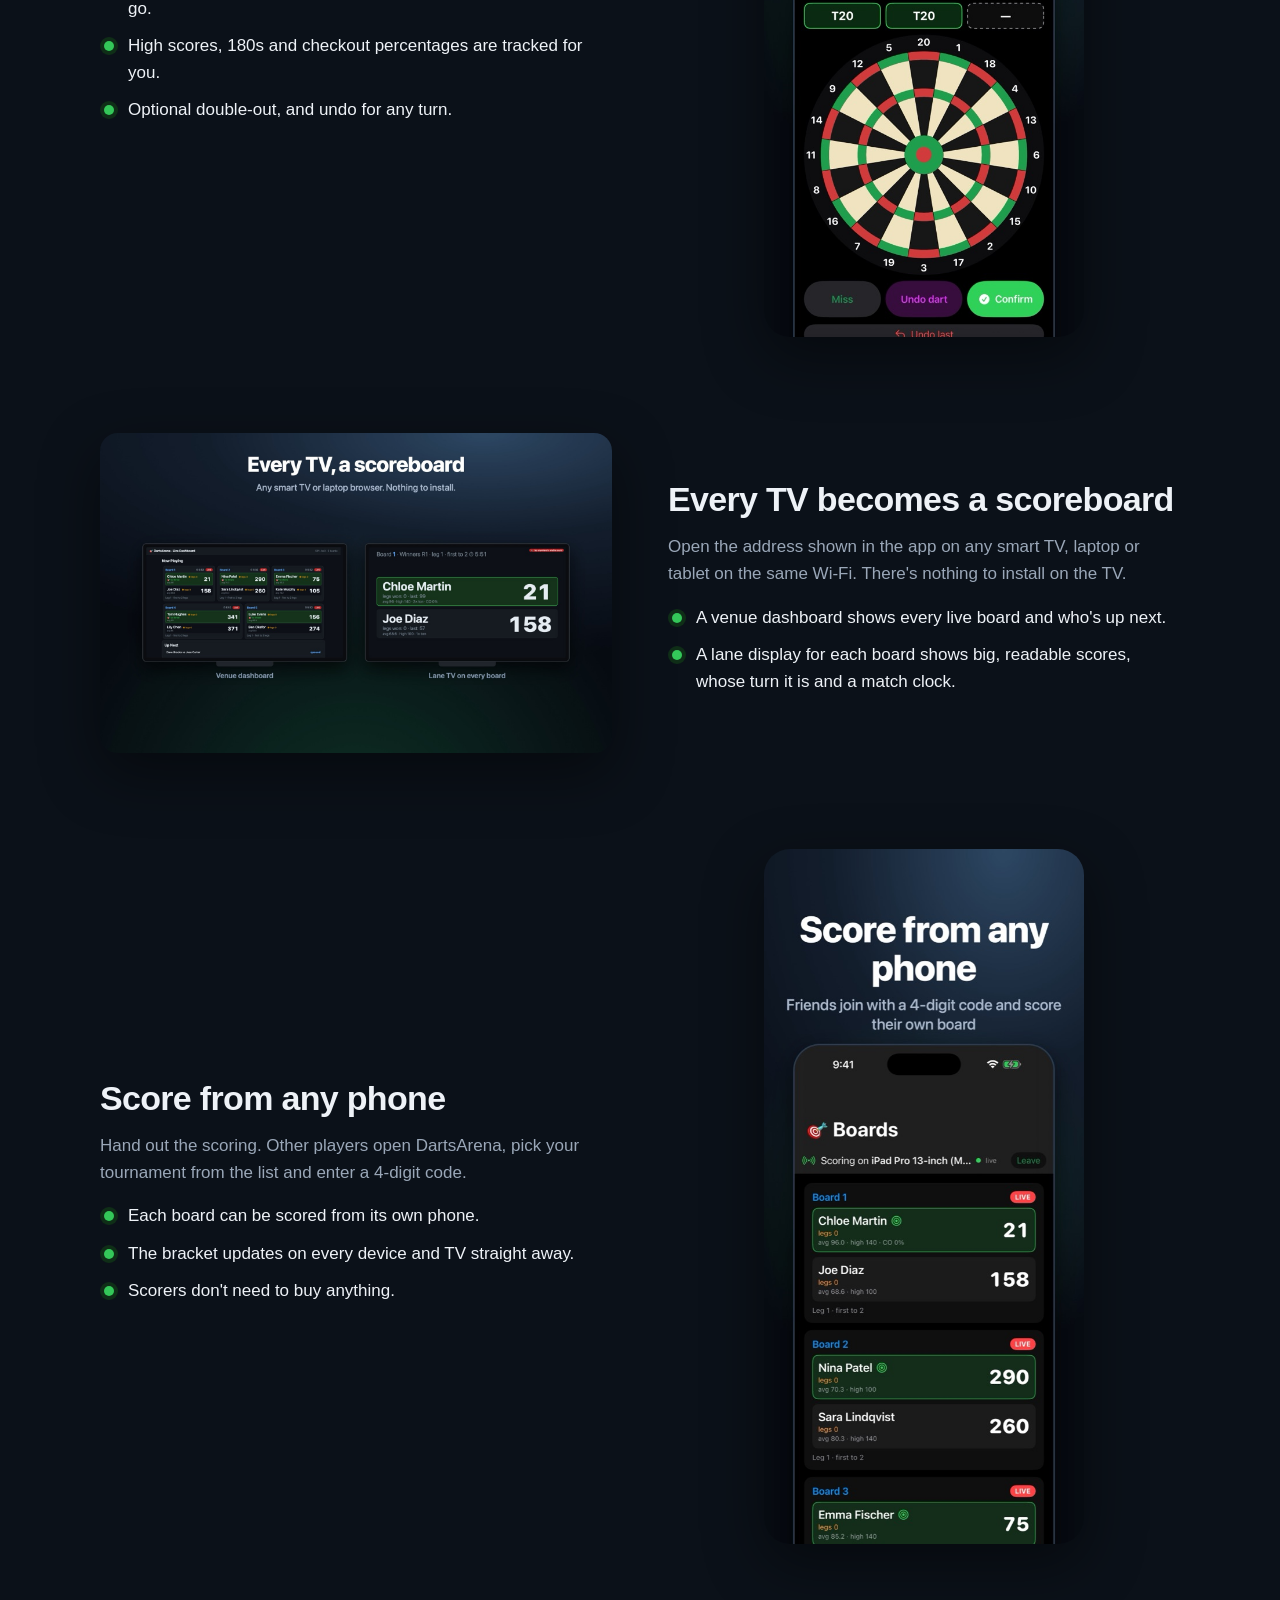
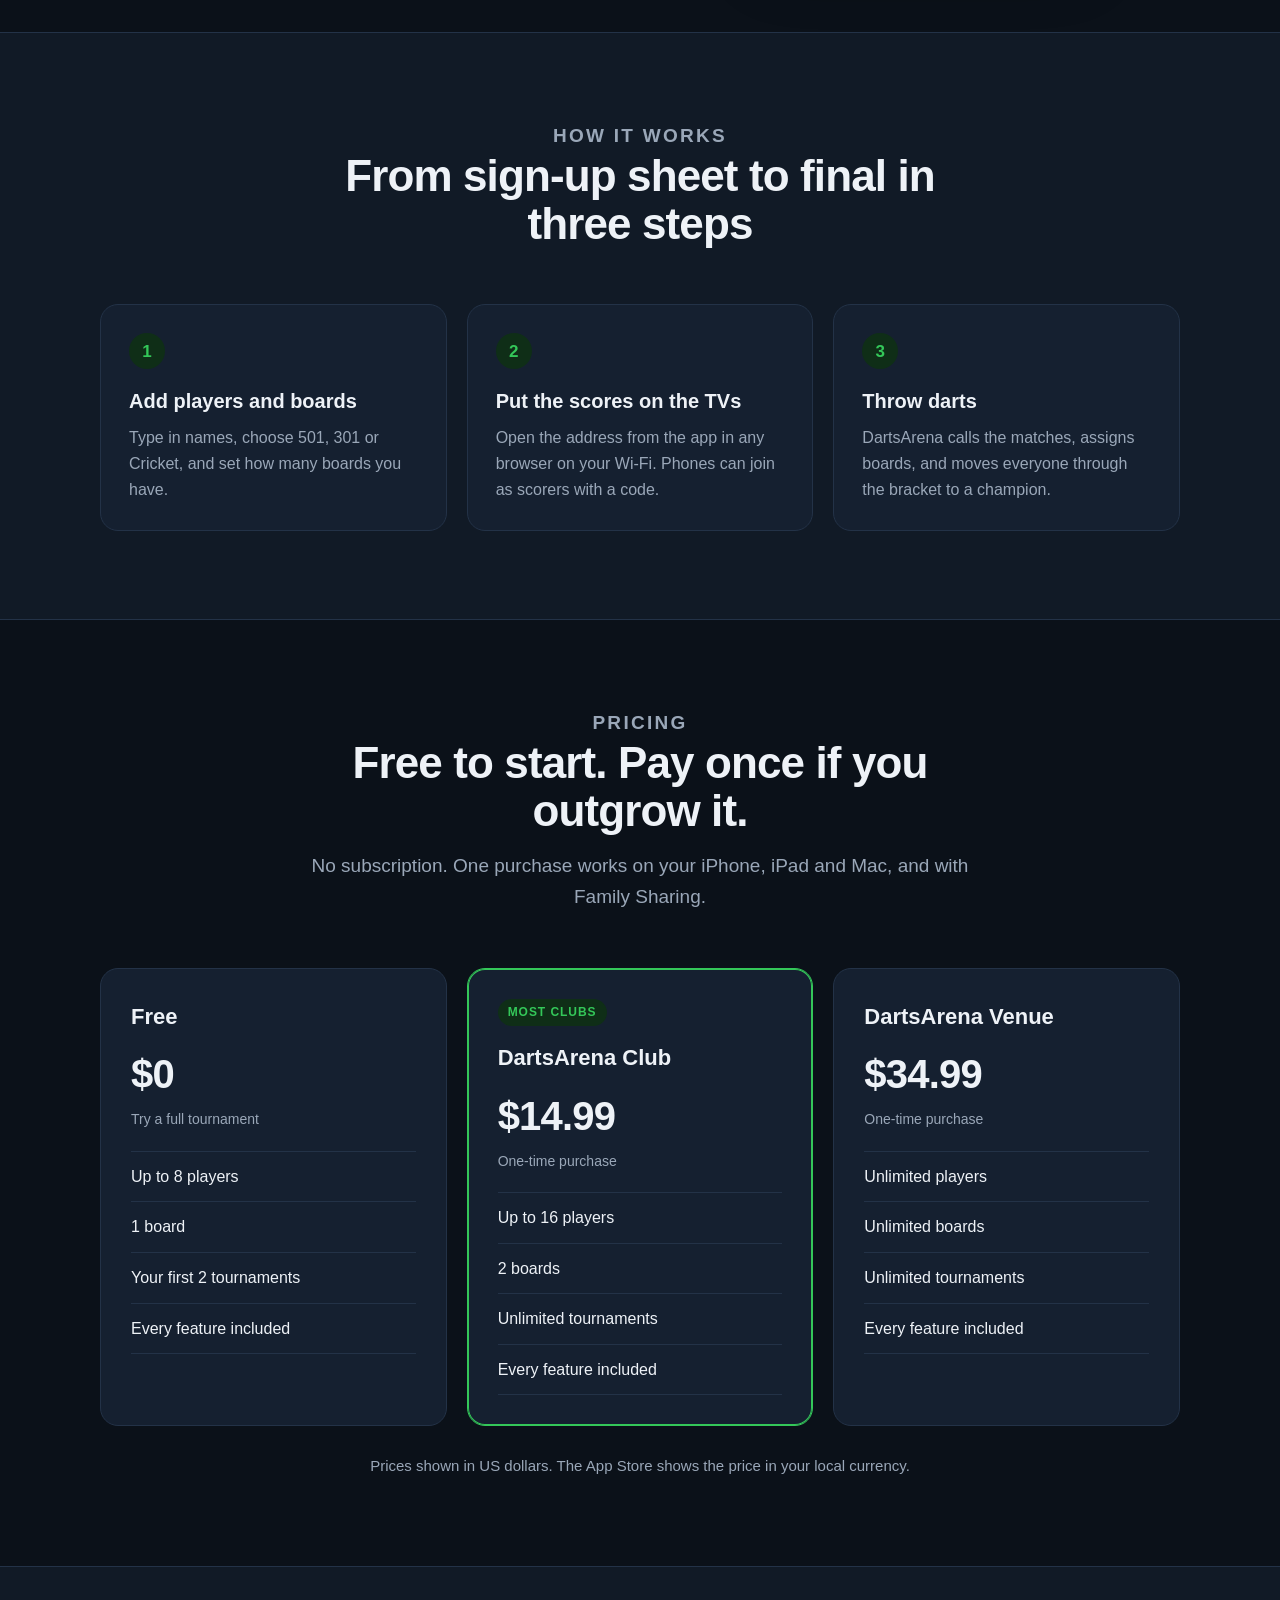
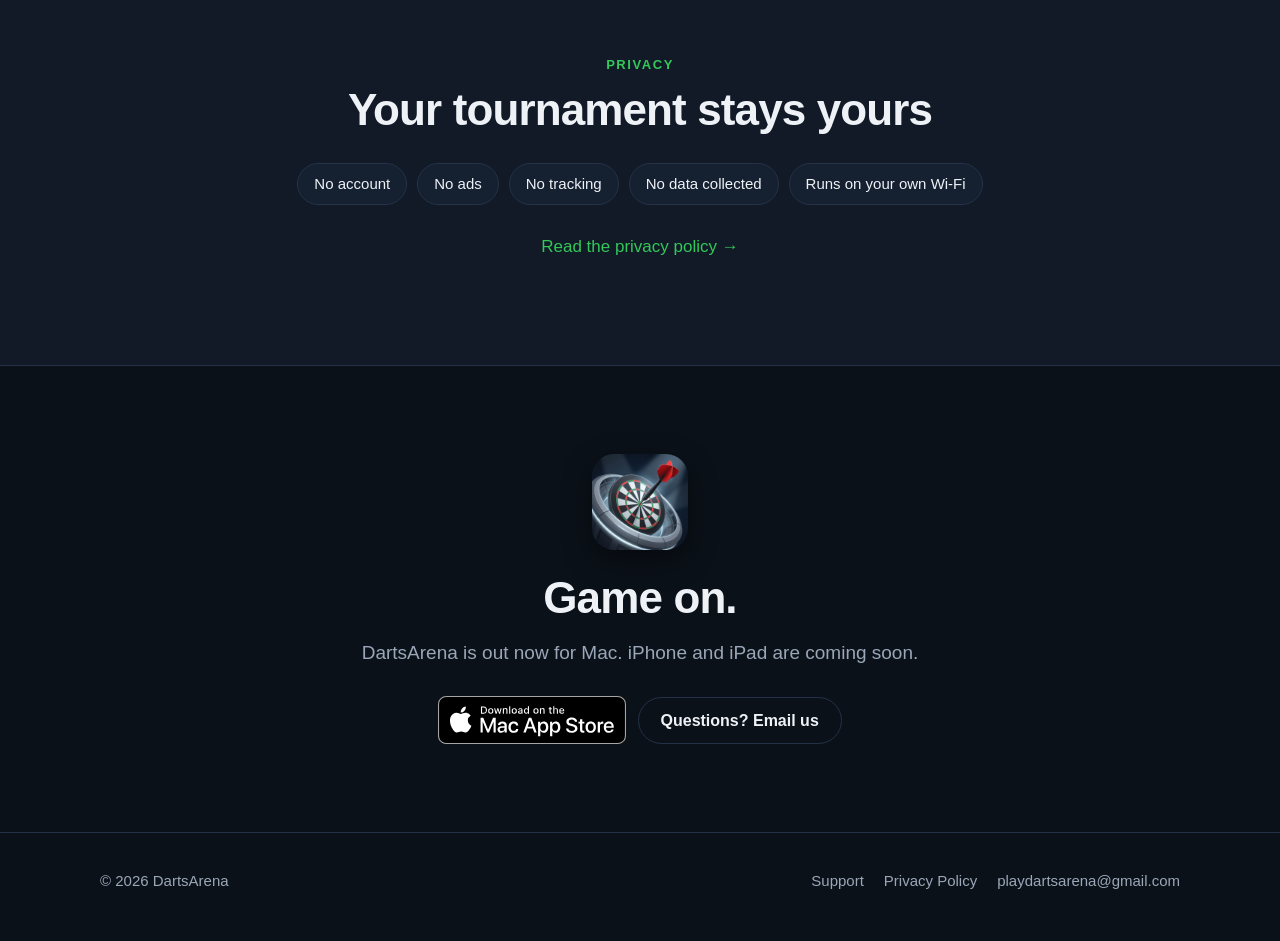
==== commit 1e247a18: "Link to the live Mac App Store listing Co-Authored-By: Claude Opus 5.5 <noreply@anthropic.com>" ====
--- a/index.html
+++ b/index.html
@@ -38,15 +38,15 @@
         <h1>Run your darts night like a <span>pro event.</span></h1>
         <p class="lede">Automatic brackets, tap-to-score boards and a live scoreboard on every TV in the room. One iPhone, iPad or Mac runs the whole tournament.</p>
         <div class="ctas">
-          <!-- LAUNCH: replace this span with
-               <a class="btn btn-primary" href="https://apps.apple.com/app/idXXXXXXXXXX">…Download on the App Store</a> -->
-          <span class="btn btn-soon" aria-label="Coming soon to the App Store">
-            <svg viewBox="0 0 24 24" fill="currentColor" aria-hidden="true"><path d="M16.37 12.6c-.02-2.2 1.8-3.26 1.88-3.31-1.03-1.5-2.62-1.7-3.18-1.73-1.35-.14-2.65.8-3.33.8-.7 0-1.75-.78-2.88-.76-1.48.02-2.85.86-3.61 2.19-1.54 2.67-.39 6.62 1.1 8.79.74 1.06 1.61 2.25 2.75 2.2 1.11-.04 1.52-.71 2.86-.71 1.33 0 1.71.71 2.87.69 1.19-.02 1.94-1.07 2.66-2.14.85-1.23 1.19-2.43 1.21-2.49-.03-.01-2.31-.89-2.33-3.53zM14.18 6.13c.6-.74 1.01-1.75.9-2.77-.87.04-1.94.59-2.56 1.32-.55.64-1.05 1.69-.92 2.68.98.08 1.97-.49 2.58-1.23z"/></svg>
-            <span>Coming soon<small>to the App Store</small></span>
-          </span>
+          <!-- iOS LAUNCH: same link (universal purchase). Swap the badge to
+               /assets/badge-app-store.svg, alt "Download on the App Store",
+               and delete the "iPhone & iPad coming soon" note below. -->
+          <a class="store-badge" href="https://apps.apple.com/app/id6820357271">
+            <img src="/assets/badge-mac-app-store.svg" alt="Download on the Mac App Store" width="187" height="48">
+          </a>
           <a class="btn btn-ghost" href="#video"><svg viewBox="0 0 24 24" fill="currentColor" aria-hidden="true"><path d="M8 5.5v13l11-6.5z"/></svg>Watch the video</a>
         </div>
-        <p class="note">Free for up to 8 players. No account, no ads, no subscription.</p>
+        <p class="note">iPhone &amp; iPad version coming soon. Free for up to 8 players. No account, no ads, no subscription.</p>
       </div>
       <img class="hero-shot" src="/assets/shots/iphone-02-scorer.jpg" alt="DartsArena scoring screen with a tappable dartboard" width="552" height="1200">
     </div>
@@ -210,8 +210,13 @@
     <div class="wrap">
       <img src="/assets/icon-512.jpg" alt="" width="96" height="96">
       <h2>Game on.</h2>
-      <p>DartsArena is coming soon for iPhone, iPad and Mac.</p>
-      <a class="btn btn-ghost" href="mailto:playdartsarena@gmail.com">Questions? Email us</a>
+      <p>DartsArena is out now for Mac. iPhone and iPad are coming soon.</p>
+      <div class="ctas">
+        <a class="store-badge" href="https://apps.apple.com/app/id6820357271">
+          <img src="/assets/badge-mac-app-store.svg" alt="Download on the Mac App Store" width="187" height="48">
+        </a>
+        <a class="btn btn-ghost" href="mailto:playdartsarena@gmail.com">Questions? Email us</a>
+      </div>
     </div>
   </section>
 </main>
--- a/assets/site.css
+++ b/assets/site.css
@@ -53,8 +53,9 @@
 .btn:hover { text-decoration: none; }
 .btn-primary { background: var(--green); color: #04130a; }
 .btn-ghost { border: 1px solid var(--rule); color: var(--fg); }
-.btn-soon { background: var(--card); color: var(--fg); border: 1px solid var(--rule); cursor: default; }
-.btn-soon small { display: block; font-size: 12px; font-weight: 500; color: var(--muted); }
+.store-badge { display: inline-block; line-height: 0; border-radius: 10px; }
+.store-badge img { height: 48px; width: auto; }
+.store-badge:focus-visible { outline: 2px solid var(--green); outline-offset: 3px; }
 .btn svg { width: 22px; height: 22px; flex: none; }
 
 /* Hero */
@@ -144,6 +145,8 @@
 .cta { text-align: center; }
 .cta img { width: 96px; height: 96px; border-radius: 22px; margin: 0 auto 24px; box-shadow: 0 10px 30px rgba(0,0,0,.45); }
 .cta p { color: var(--muted); font-size: 19px; margin: 0 0 28px; }
+.cta .store-badge img { width: auto; height: 48px; margin: 0; border-radius: 0; box-shadow: none; }
+.cta .ctas { display: flex; flex-wrap: wrap; gap: 12px; justify-content: center; align-items: center; }
 
 /* Docs (support / privacy) */
 .doc { max-width: 720px; margin: 0 auto; padding: 64px 20px 96px; }
